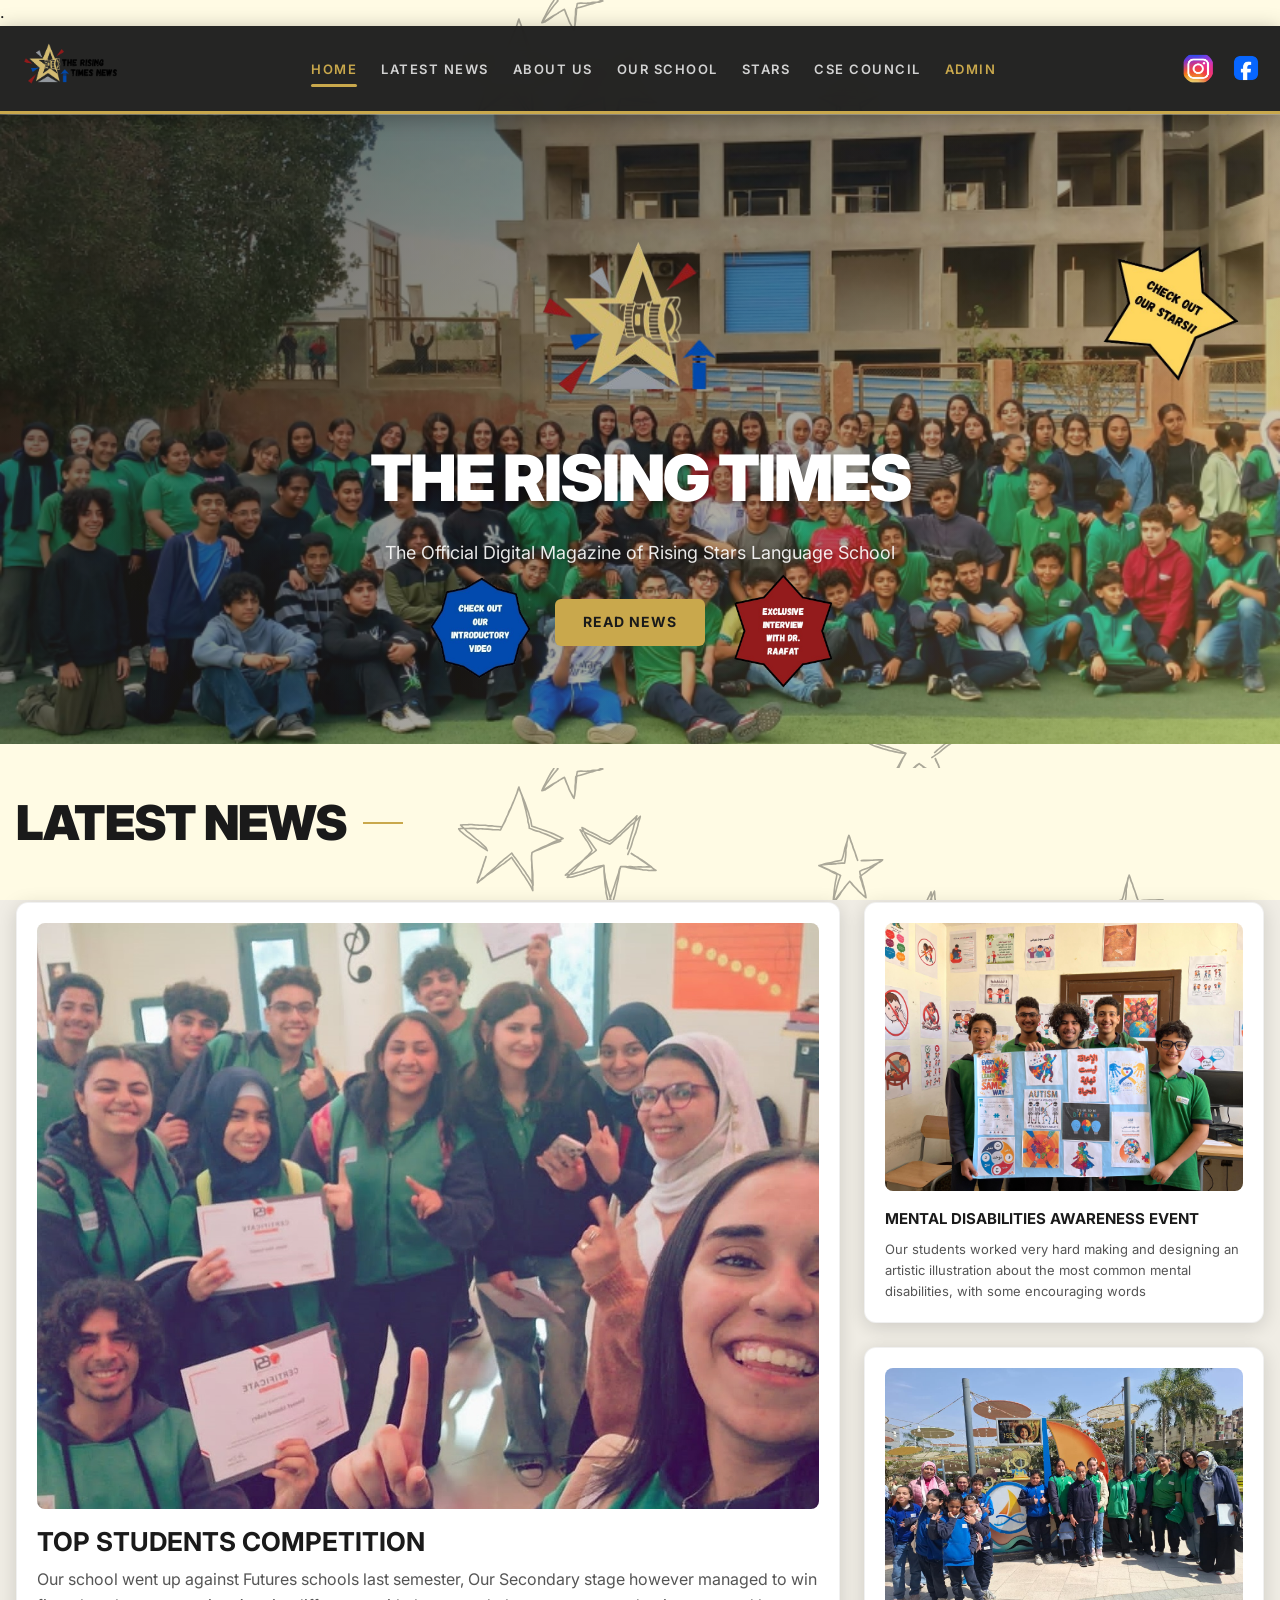
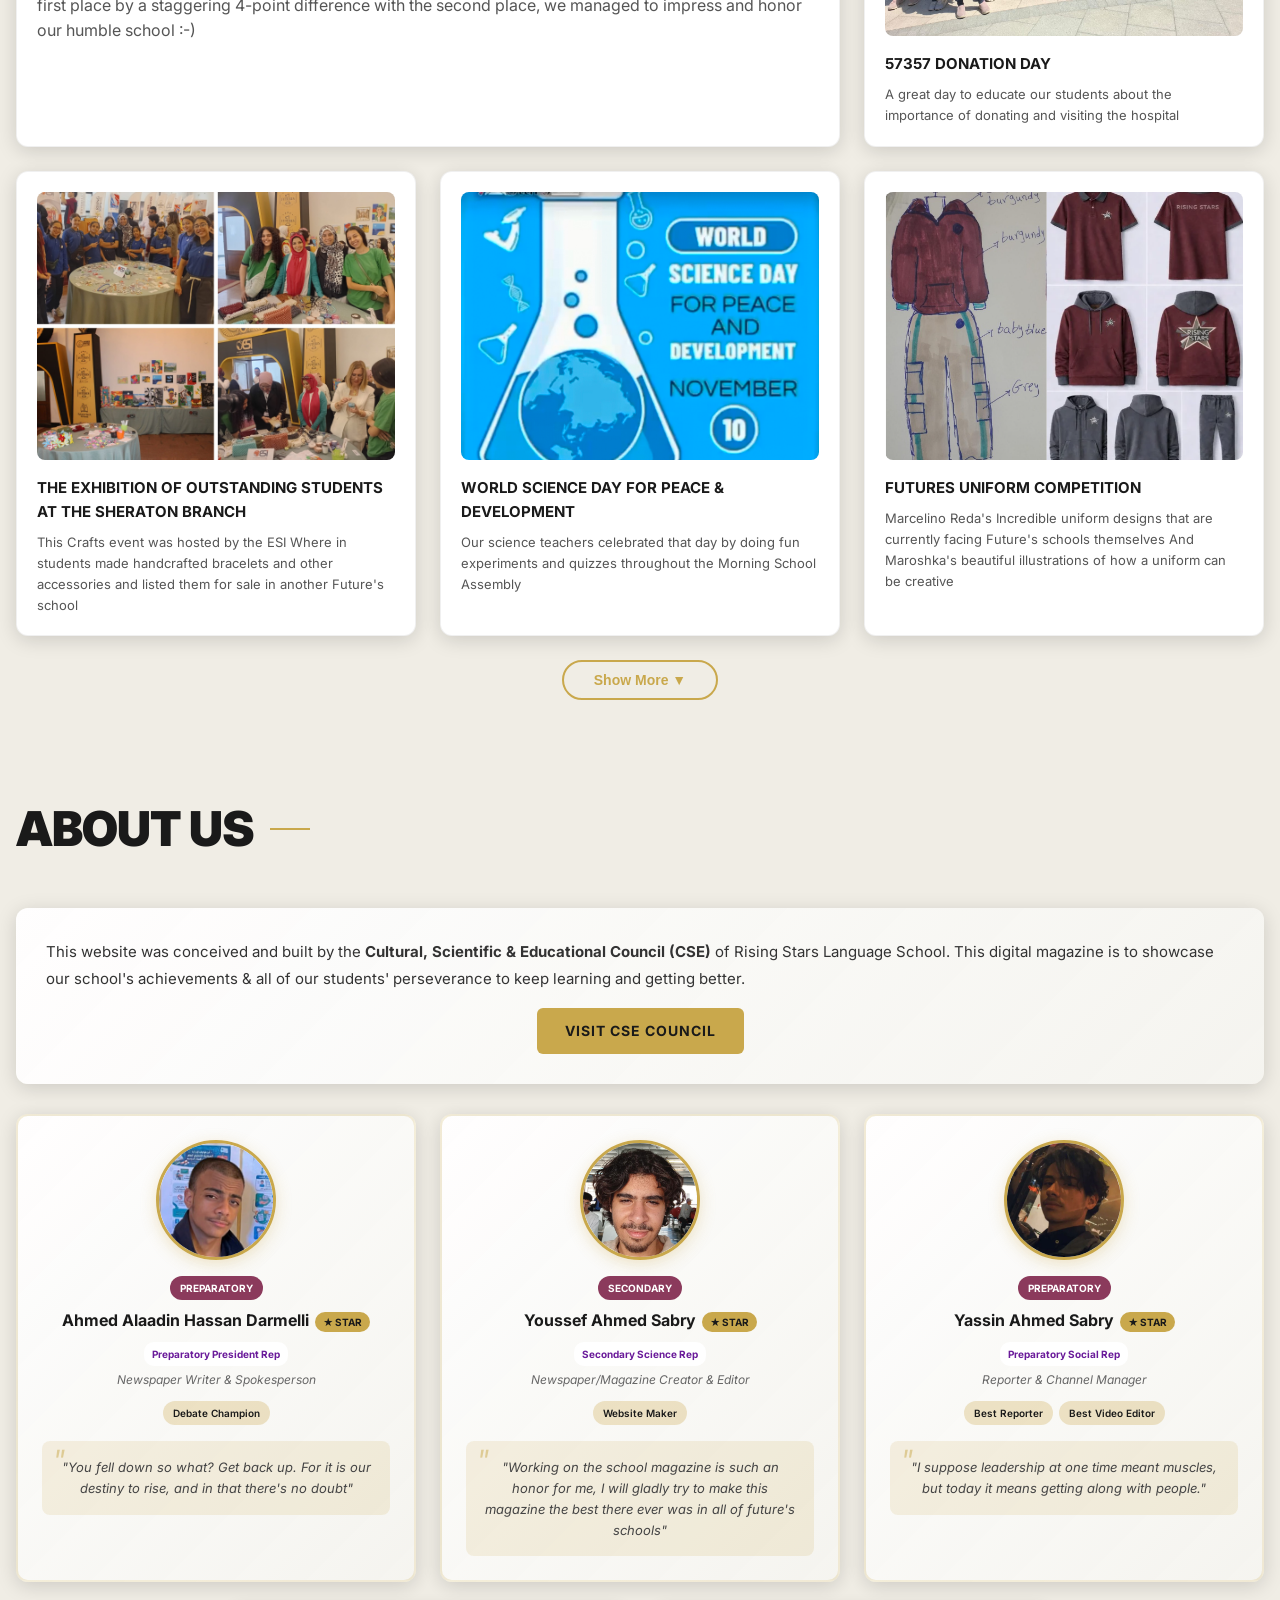
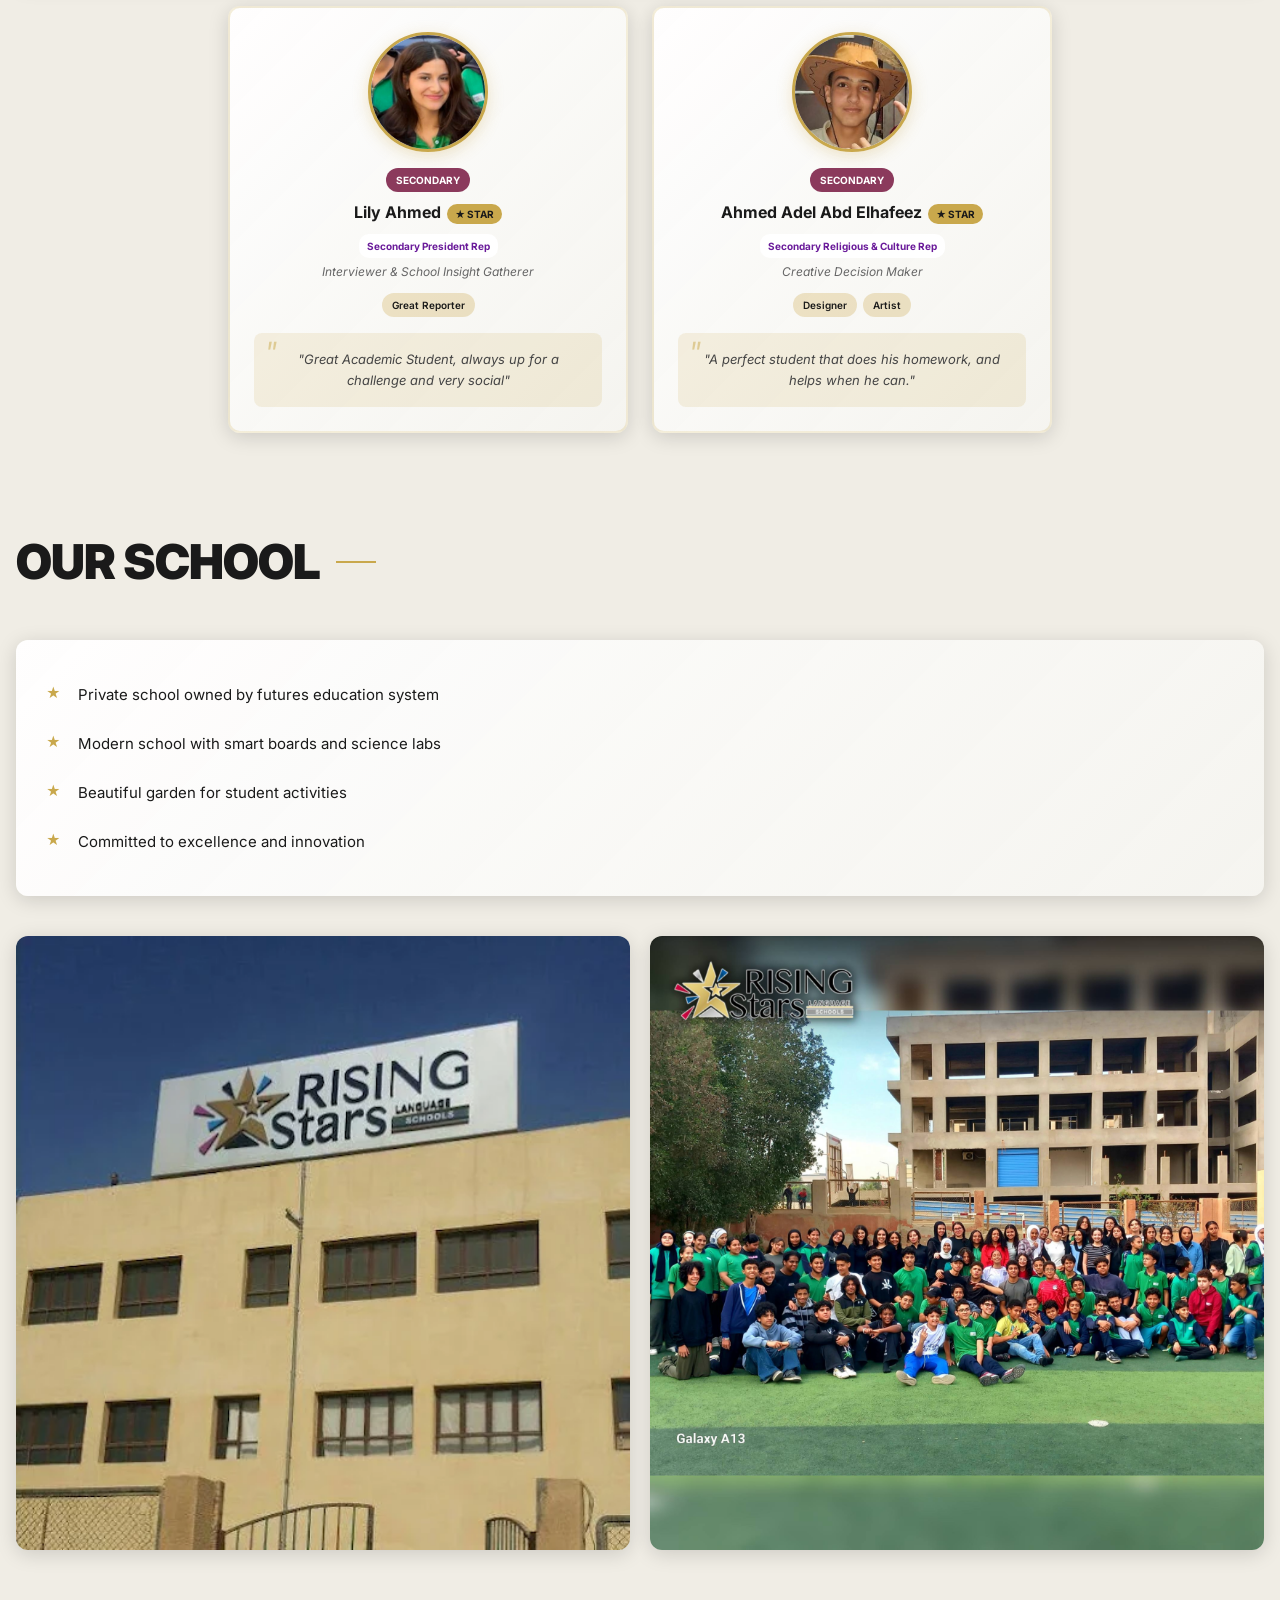
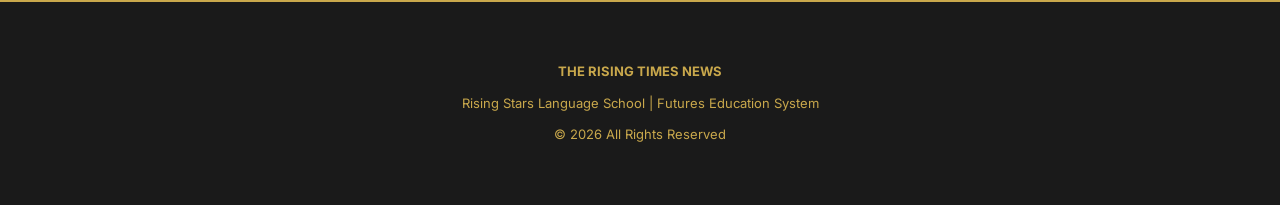
==== index.html @ d320428c "feat: Enhance SEO with updated meta tags, add robots.txt and sitemap.xml" ====
<!DOCTYPE html>
<html lang="en">
<head>
    <meta name="google-site-verification" content="4g_o259BX8gdaa1YEjx_lQIO26_TCdaZ8YinJo0tOWc" />
    <meta charset="UTF-8">
    <meta name="viewport" content="width=device-width, initial-scale=1.0">
    
    <title>The Rising Times News | Rising Stars Language School Magazine</title>
    <meta name="description" content="Official school magazine for Rising Stars Language School. Featuring student achievements, academic competitions, and creative projects.">
    <meta name="keywords" content="Rising Stars, School Magazine, The Rising Times, Student Achievements, CSE Council">
    <meta property="og:title" content="The Rising Times - School Magazine">
    <meta property="og:description" content="Stay updated with the latest news and achievements from Rising Stars Language School.">
    <meta property="og:url" content="https://therisingtimes.vercel.app/">
    <link rel="stylesheet" href="css/style.css">
    <link rel="shortcut icon" type="image/png" href="assets/images/decorative.png?v=1">
    <link rel="icon" type="image/png" sizes="32x32" href="assets/images/decorative.png?v=1">
    <link rel="icon" type="image/png" sizes="64x64" href="assets/images/decorative.png?v=1">
    <link rel="apple-touch-icon" sizes="180x180" href="assets/images/decorative.png?v=1">
    <script defer src="https://cdn.vercel-insights.com/v1/script.js"></script>
</head>
<body>
    <div class="bg-stars"></div>

    <!-- STAR BUTTON -->.
    <a href="top-students.html" class="star-btn"><img src="assets/images/dastar.png" alt="Stars"></a>

    <!-- NAVIGATION -->
<nav class="navbar">
        <div class="container">
            <a href="index.html" class="logo">
                <img src="assets/images/logo.png" alt="Logo">
            </a>

            <ul class="nav-links" id="navLinks">
                <li><a href="#home" class="active" data-section="home">Home</a></li>
                <li><a href="#articles" data-section="articles">Latest News</a></li>
                <li><a href="#about" data-section="about">About Us</a></li>
                <li><a href="#school" data-section="school">Our School</a></li>
                <li><a href="top-students.html">Stars</a></li>
                <li><a href="cse-council.html">CSE Council</a></li>
                <li><a href="admin.html" class="admin-link">Admin</a></li>
            </ul>

            <div class="social-nav">
                <a href="https://www.instagram.com/risingtimesofficial?igsh=MW5zdmk3dnA4OTVvbw==" target="_blank"><img src="assets/images/instagram.webp" alt="Instagram"></a>
                <a href="https://www.facebook.com/RisingStars.6thofOctober/" target="_blank" class="fb-btn"><img src="assets/images/facebook.png" alt="Facebook"></a>
            </div>

            <button class="menu-toggle" onclick="toggleMenu()">
                <span></span>
                <span></span>
                <span></span>
            </button>
        </div>
    </nav>

    <!-- HERO -->
    <section id="home" class="hero">
        <div class="hero-content">
            <img src="assets/images/logo1.png" alt="Logo" style="height:200px;margin-bottom:20px;">
            <h1>The Rising Times</h1>
            <p>The Official Digital Magazine of Rising Stars Language School</p>
            <div style="display:flex;align-items:center;justify-content:center;"><div class="read-news-wrap"><a href="#articles" class="btn btn-primary">Read News</a><div class="dastar-btns"><a href="https://youtu.be/qaCCTs0zPGw?si=G4261FN7PdCk16OC" target="_blank" class="star-btn-hover dastar3-link"><img src="assets/images/dastar3.png" alt="Video" class="dastar3-img"></a><a href="https://youtu.be/VBsYzKxRdEA?si=A5tMzBfgJcRrWr9L" target="_blank" class="star-btn-hover dastar2-link"><img src="assets/images/dastar2.png" alt="Video" class="dastar2-img"></a></div></div></div>
        </div>
    </section>

    <!-- ARTICLES -->
    <section id="articles" class="section">
        <div class="container">
            <div class="section-header">
                <h2>Latest News</h2>
            </div>
            <div class="articles-grid" id="articlesGrid">
                <div class="article-card">
                    <div class="card-image"></div>
                    <div class="card-title">Loading...</div>
                    <p class="card-excerpt">Loading articles</p>
                </div>
            </div>
        </div>
    </section>

    <!-- ABOUT -->
    <section id="about" class="section">
        <div class="container">
            <div class="section-header">
                <h2>About Us</h2>
            </div>
            <div class="card" style="padding:30px;margin-bottom:30px;pointer-events:none;">
                <p style="font-size:15px;color:#333;margin-bottom:16px;line-height:1.8;">
                    This website was conceived and built by the <strong>Cultural, Scientific & Educational Council (CSE)</strong> of Rising Stars Language School. This digital magazine is to showcase our school's achievements & all of our students' perseverance to keep learning and getting better.
                </p>
                <div style="text-align:center;margin-top:8px;">
                    <a href="cse-council.html" class="btn btn-primary" style="pointer-events:auto;">Visit CSE Council</a>
                </div>
            </div>
            <!-- Desktop: grid -->
            <div class="team-grid" id="teamGridDesktop"></div>
            <!-- Mobile: carousel -->
            <div class="team-carousel">
                <button class="tc-btn" onclick="moveTeamSlide(-1)">&#10094;</button>
                <div class="tc-track" id="teamCarousel">
                    <div class="tc-slide active"><p style="padding:20px;">Loading...</p></div>
                </div>
                <button class="tc-btn" onclick="moveTeamSlide(1)">&#10095;</button>
            </div>
            <div class="tc-dots" id="teamDots"></div>
        </div>
    </section>

    <!-- SCHOOL -->
    <section id="school" class="section">
        <div class="container">
            <div class="section-header">
                <h2>Our School</h2>
            </div>
            <div class="grid grid-2" style="gap:40px;align-items:center;">
                <div class="card" style="padding:30px;pointer-events:none;">
                    <ul class="school-info-list">
                        <li>Private school owned by futures education system</li>
                        <li>Modern school with smart boards and science labs</li>
                        <li>Beautiful garden for student activities</li>
                        <li>Committed to excellence and innovation</li>
                    </ul>
                </div>
                <div class="school-images">
                    <img src="assets/images/School.png" alt="School">
                    <img src="assets/images/school-students.webp" alt="Students">
                </div>
            </div>
        </div>
    </section>

    <!-- FOOTER -->
    <footer class="footer">
        <div class="container">
            <p><strong>THE RISING TIMES NEWS</strong></p>
            <p>Rising Stars Language School | Futures Education System</p>
            <p>&copy; 2026 All Rights Reserved</p>
        </div>
    </footer>

<script src="js/data.js"></script>
    <script>
        let teamSlide = 0;
        
        function moveTeamSlide(n) {
            const total = document.querySelectorAll('.tc-slide').length;
            teamSlide = (teamSlide + n + total) % total;
            goTeamSlide(teamSlide);
        }
        
        function goTeamSlide(n) {
            document.querySelectorAll('.tc-slide').forEach((s, i) => s.classList.toggle('active', i === n));
            document.querySelectorAll('.tc-dot').forEach((d, i) => d.classList.toggle('active', i === n));
            teamSlide = n;
        }
        
        async function init() {
            await DataStore.load();
            DataStore.getCSECouncil();
            renderArticles();
            renderTeam();
        }
        
        function renderTeam() {
            const desktop = document.getElementById('teamGridDesktop');
            const carousel = document.getElementById('teamCarousel');
            const dots = document.getElementById('teamDots');
            const students = DataStore.getStudents().filter(s => s.type === 'student');
            
            // Reorder: Ahmed Alaa first, then Youssef, then third student
            const ahmedAlaa = students.find(s => s.name === 'Ahmed Alaadin Hassan Darmelli');
            const youssef = students.find(s => s.name === 'Youssef Ahmed Sabry');
            const thirdStudent = students.find(s => s.name !== 'Ahmed Alaadin Hassan Darmelli' && s.name !== 'Youssef Ahmed Sabry');
            const orderedStudents = [ahmedAlaa, youssef, thirdStudent].filter(Boolean);
            
            // Additional CSE members
            const extraNames = ['Lily Ahmed', 'Ahmed Adel Abd Elhafeez'];
            const extraMembers = extraNames.map(name => DataStore.getStudent(name)).filter(Boolean);
            const allStudents = [...orderedStudents, ...extraMembers];
            
            const council = DataStore.getCSECouncil();
            
            const cardHtml = (student, showStarBadge) => {
                const studentClass = student.class || 'Student';
                const achievements = student.achievements ? student.achievements.map(a => `<span class="achievement-tag">${a}</span>`).join('') : '';
                
                let cseRoleHtml = '';
                if (council && council.stages) {
                    for (const stage of ['secondary', 'preparatory', 'primary']) {
                        for (const [roleKey, roleName] of Object.entries(council.stages[stage])) {
                            if (roleName === student.name) {
                                const roleTitles = { president: 'President', vicePresident: 'Vice President', science: 'Science', religiousCulture: 'Religious & Culture', art: 'Art', social: 'Social', sports: 'Sports' };
                                const stageLabel = stage.charAt(0).toUpperCase() + stage.slice(1);
                                cseRoleHtml = `<p class="cse-role">${stageLabel} ${roleTitles[roleKey] || roleKey} Rep</p>`;
                                break;
                            }
                        }
                        if (cseRoleHtml) break;
                    }
                }
                
                let topRoleHtml = '';
                const topStudent = DataStore.topStudents?.find(ts => ts.name === student.name);
                if (topStudent) {
                    topRoleHtml = `<p class="top-role">${topStudent.role}</p>`;
                }
                
                return `
                    <div class="card team-card" onclick="viewStudent('${student.name}')">
                        <img src="${student.image || ''}" alt="${student.name}" class="team-avatar" onerror="this.src='data:image/svg+xml,%3Csvg xmlns=%27http://www.w3.org/2000/svg%27 width=%27120%27 height=%27120%27%3E%3Ccircle cx=%2760%27 cy=%2760%27 r=%2760%27 fill=%27%23ddd%27/%3E%3C/svg%3E'">
                        <span class="class-badge">${studentClass}</span>
                        <div class="team-name">${student.name}${showStarBadge ? '<span class="star-badge">★ Star</span>' : ''}</div>
                        ${topRoleHtml}
                        ${cseRoleHtml}
                        <div class="team-role">${student.role}</div>
                        ${achievements ? `<div class="achievements">${achievements}</div>` : ''}
                        <div class="team-quote">"${student.quote}"</div>
                    </div>
                `;
            };
            
            // Mobile: Youssef first
            const mobileOrder = [youssef, ahmedAlaa, thirdStudent].filter(Boolean);
            const mobileAll = [...mobileOrder, ...extraMembers];
            
            desktop.innerHTML = allStudents.map(s => cardHtml(s, s.star && s.type === 'student')).join('');
            carousel.innerHTML = mobileAll.map((s, i) => `<div class="tc-slide ${i === 0 ? 'active' : ''}">${cardHtml(s, s.star && s.type === 'student')}</div>`).join('');
            dots.innerHTML = mobileAll.length > 1 ? mobileAll.map((_, i) => `<span class="tc-dot ${i === 0 ? 'active' : ''}" onclick="goTeamSlide(${i})"></span>`).join('') : '';
        }
        
        function renderArticles() {
            const grid = document.getElementById('articlesGrid');
            const events = DataStore.getEvents();
            const showAll = window._showAllEvents;
            const displayed = showAll ? events : events.slice(0, 6);
            grid.innerHTML = displayed.map(event => {
                const previewImage = DataStore.getEventPreviewImage(event);
                const excerpt = DataStore.getEventExcerpt(event);
                return `
                    <div class="article-card ${event.featured ? 'featured' : ''}" onclick="viewArticle('${event.id}')">
                        ${previewImage ? `<div class="card-image"><img src="${previewImage}" alt="${event.title}" onerror="this.style.display='none'"></div>` : ''}
                        <div class="card-title">${event.title}</div>
                        <p class="card-excerpt">${excerpt}</p>
                    </div>
                `;
            }).join('');
            
            let toggleBtn = document.getElementById('eventsToggle');
            if (events.length > 6) {
                if (!toggleBtn) {
                    toggleBtn = document.createElement('div');
                    toggleBtn.id = 'eventsToggle';
                    toggleBtn.style.cssText = 'text-align:center;margin-top:24px;';
                    grid.parentNode.appendChild(toggleBtn);
                }
                toggleBtn.innerHTML = `<button onclick="toggleEvents()" style="background:none;border:2px solid var(--primary-gold);color:var(--primary-gold);padding:10px 30px;border-radius:25px;cursor:pointer;font-size:14px;font-weight:700;transition:var(--transition);">${showAll ? 'Show Less ▲' : 'Show More ▼'}</button>`;
                toggleBtn.style.display = 'block';
            } else if (toggleBtn) {
                toggleBtn.style.display = 'none';
            }
        }
        
        function toggleEvents() {
            window._showAllEvents = !window._showAllEvents;
            renderArticles();
        }
        
        function viewStudent(name) { window.location.href = 'student.html?name=' + encodeURIComponent(name); }
        function viewArticle(id) { 
            if (id === 'cse-council-event') {
                window.location.href = 'cse-council.html';
            } else {
                window.location.href = 'article.html?id=' + id; 
            }
        }
        
        function toggleMenu() {
            document.getElementById('navLinks').classList.toggle('active');
            document.querySelector('.menu-toggle').classList.toggle('active');
        }
        
        document.querySelectorAll('.nav-links a').forEach(link => {
            link.addEventListener('click', function(e) {
                if (this.getAttribute('href').startsWith('#')) {
                    e.preventDefault();
                    document.getElementById(this.getAttribute('href').slice(1))?.scrollIntoView({behavior:'smooth'});
                    document.querySelectorAll('.nav-links a').forEach(l => l.classList.remove('active'));
                    this.classList.add('active');
                }
            });
        });
        
        init();
    </script>
</body>
</html>
---- css/style.css ----
@import url('https://fonts.googleapis.com/css2?family=Inter:wght@400;600;700;900&display=swap');

/* ================================================================
   RISING STARS MAGAZINE - GLOBAL STYLES
   Mobile-first responsive design with CSS variables
   ================================================================ */

/* --- CSS VARIABLES --- */
:root {
    --primary-gold: #c9a84c;
    --primary-black: #1a1a1a;
    --bg-cream: #f0ede5;
    --bg-white: #ffffff;
    --text-dark: #111111;
    --text-muted: #555555;
    --shadow-sm: 0 2px 8px rgba(0,0,0,0.1);
    --shadow-md: 0 4px 20px rgba(0,0,0,0.15);
    --shadow-lg: 0 8px 40px rgba(0,0,0,0.22);
    --transition: all 0.3s ease;
}

/* --- RESET --- */
*, *::before, *::after {
    margin: 0;
    padding: 0;
    box-sizing: border-box;
}

html {
    scroll-behavior: smooth;
}

body {
    font-family: 'Inter', 'Segoe UI', -apple-system, BlinkMacSystemFont, sans-serif;
    background-color: var(--bg-cream);
    color: var(--primary-black);
    line-height: 1.6;
    overflow-x: hidden;
}

/* --- BACKGROUND --- */
.bg-stars {
    position: fixed;
    top: 0;
    left: 0;
    width: 100%;
    height: 100%;
    background-image: url('../assets/images/R.png');
    background-attachment: fixed;
    background-repeat: repeat;
    pointer-events: none;
    z-index: -1;
}

/* ================================================================
   LAYOUT
   ================================================================ */
.container {
    width: 100%;
    max-width: 1400px;
    margin: 0 auto;
    padding: 0 20px;
}

.wrapper {
    position: relative;
    z-index: 1;
}

/* --- FLEX UTILITIES --- */
.flex { display: flex; }
.flex-col { flex-direction: column; }
.flex-wrap { flex-wrap: wrap; }
.items-center { align-items: center; }
.items-start { align-items: flex-start; }
.justify-center { justify-content: center; }
.justify-between { justify-content: space-between; }
.justify-start { justify-content: flex-start; }
.gap-1 { gap: 8px; }
.gap-2 { gap: 16px; }
.gap-3 { gap: 24px; }
.gap-4 { gap: 32px; }

/* --- GRID SYSTEM --- */
.grid {
    display: grid;
    gap: 24px;
}

.grid-auto {
    grid-template-columns: repeat(auto-fill, minmax(300px, 1fr));
}

.grid-2 {
    grid-template-columns: repeat(2, 1fr);
}

.grid-3 {
    grid-template-columns: repeat(3, 1fr);
}

.grid-4 {
    grid-template-columns: repeat(4, 1fr);
}

/* --- ARTICLE GRID --- */
.articles-grid {
    display: grid;
    grid-template-columns: repeat(3, 1fr);
    gap: 24px;
}

.article-card {
    background: var(--bg-white);
    border-radius: 12px;
    padding: 20px;
    box-shadow: var(--shadow-md);
    transition: var(--transition);
    cursor: pointer;
    display: flex;
    flex-direction: column;
    border: 1px solid rgba(0,0,0,0.06);
}

.article-card:hover {
    transform: translateY(-8px);
    box-shadow: var(--shadow-lg);
}

.article-card.featured {
    grid-column: span 2;
    grid-row: span 2;
}

.article-card.featured .card-image {
    min-height: 280px;
}

.article-card.featured .card-title {
    font-size: 26px;
    line-height: 1.3;
}

.article-card.featured .card-excerpt {
    font-size: 16px;
    line-height: 1.6;
}

.article-card .card-title {
    font-size: 15px;
    font-weight: 700;
    text-transform: uppercase;
    margin-bottom: 8px;
}

.article-card .card-excerpt {
    font-size: 13px;
    color: #555;
    line-height: 1.6;
    flex-grow: 1;
}

.article-card .student-links {
    display: flex;
    flex-wrap: wrap;
    gap: 8px;
    margin-top: 12px;
    padding-top: 12px;
    border-top: 1px solid rgba(201, 168, 76, 0.3);
}

/* --- STUDENT CHIP IN ARTICLE --- */
.student-chip {
    display: inline-flex;
    align-items: center;
    gap: 6px;
    background: var(--primary-gold);
    color: var(--primary-black);
    padding: 4px 12px;
    border-radius: 16px;
    font-size: 12px;
    font-weight: 600;
    cursor: pointer;
    transition: var(--transition);
    border: none;
}

.student-chip:hover {
    background: var(--primary-black);
    color: var(--primary-gold);
}

.student-chip.star {
    background: linear-gradient(135deg, var(--primary-gold), #b8941f);
    border: 5px solid var(--primary-gold);
    box-shadow: 0 0 0 2px var(--primary-black), 0 4px 16px rgba(201,168,76,0.6);
}

.star-badge {
    font-size: 10px;
    font-weight: 700;
}

/* ================================================================
   NAVIGATION
   ================================================================ */
.navbar {
    position: sticky;
    top: 0;
    z-index: 100;
    background: rgba(26, 26, 26, 0.95);
    border-bottom: 3px solid var(--primary-gold);
    padding: 14px 0;
    backdrop-filter: blur(12px);
    box-shadow: 0 4px 20px rgba(0,0,0,0.3);
}

.navbar .container {
    display: flex;
    align-items: center;
    justify-content: space-between;
    gap: 20px;
}

.nav-links {
    display: flex;
    gap: 24px;
    list-style: none;
    margin: 0 auto;
}

.nav-links a {
    font-size: 13px;
    font-weight: 600;
    color: rgba(255,255,255,0.8);
    text-decoration: none;
    text-transform: uppercase;
    letter-spacing: 1.5px;
    padding: 8px 0;
    position: relative;
    transition: var(--transition);
}

.nav-links a::after {
    content: '';
    position: absolute;
    bottom: -2px;
    left: 0;
    width: 0;
    height: 3px;
    background: var(--primary-gold);
    border-radius: 2px;
    transition: width 0.3s ease;
}

.nav-links a:hover::after,
.nav-links a.active::after {
    width: 100%;
}

.nav-links a:hover,
.nav-links a.active {
    color: var(--primary-gold);
}

.nav-links .admin-link {
    color: var(--primary-gold);
}

.social-nav {
    display: flex;
    gap: 12px;
    flex-shrink: 0;
}

.social-nav a {
    display: flex;
    align-items: center;
    justify-content: center;
    width: 36px;
    height: 36px;
    border-radius: 50%;
    transition: var(--transition);
}

.social-nav a:hover {
    transform: translateY(-2px);
}

.social-nav img {
    width: 32px;
    height: 32px;
    border-radius: 50%;
    object-fit: cover;
}

.social-nav .fb-btn img {
    width: 40px;
    height: 40px;
}

@media (max-width: 768px) {
    .social-nav {
        justify-content: flex-start;
        padding-left: 5px;
    }
}

/* --- STAR BUTTON --- */
.star-btn {
    position: fixed;
    top: 200px;
    right: 0px;
    z-index: 99;
    width: 200px;
    height: 200px;
    box-shadow: none;
    transition: var(--transition);
}

.star-btn:hover {
    transform: scale(1.05);
}

.star-btn-hover {
    display: inline-block;
    transition: var(--transition);
}

.star-btn-hover:hover {
    transform: scale(1.05);
}

.dastar2-img { width: 115px; height: auto; display: block; }
.read-news-wrap { display: flex; align-items: center; gap: 20px; }
.dastar2-link { flex-shrink: 0; }
.dastar3-img { width: 100px; height: auto; display: block; }
.dastar3-link { flex-shrink: 0; }
@media (min-width: 769px) { 
    .read-news-wrap { position: relative; justify-content: center; } 
    .dastar2-link { position: absolute; left: calc(50% + 85px); top: -35px; } 
    .dastar3-link { position: absolute; right: calc(50% + 110px); top: -35px; }
}
@media (max-width: 768px) { 
    .dastar2-img { width: 105px; } 
    .dastar3-img { width: 98px; }
    .read-news-wrap { flex-direction: column; gap: 5px; }
}

.star-btn img {
    width: 100%;
    height: 100%;
    object-fit: cover;
}

.social-btn {
    display: flex;
    align-items: center;
    gap: 12px;
    cursor: pointer;
    transition: var(--transition);
}

.logo:hover {
    transform: scale(1.05);
}

.logo img {
    height: 50px;
    width: auto;
}

.social-btn {
    display: flex;
    align-items: center;
    justify-content: center;
    width: 36px;
    height: 36px;
    border-radius: 50%;
    background: rgba(255,255,255,0.1);
    transition: var(--transition);
}

.social-btn:hover {
    background: var(--primary-gold);
    transform: translateY(-2px);
}

.star-link {
    clip-path: polygon(50% 0%, 100% 38%, 82% 100%, 50% 75%, 18% 100%, 0% 38%);
    background: var(--primary-gold) !important;
    color: var(--primary-black) !important;
    padding: 8px 14px !important;
    font-weight: 700 !important;
}

/* --- MOBILE MENU --- */
.menu-toggle {
    display: none;
    flex-direction: column;
    gap: 5px;
    cursor: pointer;
    padding: 8px;
    background: none;
    border: none;
}

.menu-toggle span {
    width: 25px;
    height: 3px;
    background: var(--primary-gold);
    border-radius: 2px;
    transition: var(--transition);
}

.menu-toggle.active span:nth-child(1) {
    transform: rotate(45deg) translate(5px, 5px);
}

.menu-toggle.active span:nth-child(2) {
    opacity: 0;
}

.menu-toggle.active span:nth-child(3) {
    transform: rotate(-45deg) translate(5px, -5px);
}

/* ================================================================
   TYPOGRAPHY
   ================================================================ */
h1, h2, h3, h4 {
    font-weight: 900;
    text-transform: uppercase;
    line-height: 1.2;
}

h1 { font-size: clamp(32px, 5vw, 64px); letter-spacing: -2px; }
h2 { font-size: clamp(24px, 4vw, 48px); letter-spacing: -1px; }
h3 { font-size: clamp(18px, 3vw, 28px); }

p {
    color: #333;
    line-height: 1.8;
}

/* ================================================================
   HERO SECTION
   ================================================================ */
.hero {
    min-height: 85vh;
    display: flex;
    align-items: center;
    justify-content: center;
    text-align: center;
    padding: 60px 20px;
    position: relative;
    background: linear-gradient(135deg, rgba(201, 168, 76, 0.1) 0%, rgba(201, 168, 76, 0.05) 100%),
                url('../assets/images/school-students.webp') center/cover no-repeat;
    background-attachment: fixed;
}

.hero::before {
    content: '';
    position: absolute;
    top: 0;
    left: 0;
    width: 100%;
    height: 100%;
    background: linear-gradient(135deg, rgba(26,26,26,0.7) 0%, rgba(26,26,26,0.4) 50%, rgba(201,168,76,0.3) 100%);
}

.hero-content {
    position: relative;
    z-index: 1;
    max-width: 1000px;
}

.hero-content h1 {
    margin-bottom: 20px;
    color: #fff;
    text-shadow: 2px 2px 8px rgba(0,0,0,0.4);
}

.hero-content p {
    font-size: 18px;
    margin-bottom: 30px;
    color: rgba(255,255,255,0.9);
    text-shadow: 1px 1px 4px rgba(0,0,0,0.3);
}

/* ================================================================
   SECTIONS
   ================================================================ */
.section {
    padding: 80px 0;
}

.section-header {
    margin-bottom: 50px;
}

.section-header h2 {
    margin-bottom: 16px;
    display: flex;
    align-items: center;
    gap: 16px;
}

.section-header h2::after {
    content: '';
    width: 40px;
    height: 2px;
    background: var(--primary-gold);
}

/* ================================================================
   CARDS
   ================================================================ */
.card {
    background: linear-gradient(135deg, rgba(255,255,255,0.95) 0%, rgba(245,244,240,0.9) 100%);
    border-radius: 12px;
    padding: 20px;
    box-shadow: var(--shadow-md);
    transition: var(--transition);
    cursor: pointer;
}

.card:hover {
    transform: translateY(-8px);
    box-shadow: var(--shadow-lg);
}

.card-image {
    width: 100%;
    border-radius: 8px;
    overflow: hidden;
    margin-bottom: 16px;
    position: relative;
    padding-bottom: 75%;
}

.card-image img {
    position: absolute;
    top: 0;
    left: 0;
    width: 100%;
    height: 100%;
    object-fit: cover;
    transition: var(--transition);
}

.card:hover .card-image img {
    transform: scale(1.05);
}

.card-title {
    font-size: 15px;
    font-weight: 700;
    text-transform: uppercase;
    margin-bottom: 8px;
}

.card-excerpt {
    font-size: 13px;
    color: #555;
    line-height: 1.6;
}

.card.featured {
    grid-column: span 2;
}

/* ================================================================
   ARTICLE TEXT STYLES
   ================================================================ */
.article-text {
    background: linear-gradient(135deg, rgba(255,255,255,0.95) 0%, rgba(245,244,240,0.9) 100%);
    border-radius: 12px;
    padding: 24px;
    margin: 20px 0;
    border-left: 4px solid var(--primary-gold);
    box-shadow: var(--shadow-sm);
}

.article-text p {
    font-size: 16px;
    line-height: 1.8;
    color: #333;
}

/* ================================================================
   SCHOOL INFO LIST
   ================================================================ */
.school-info-list {
    list-style: none;
    font-size: 15px;
    line-height: 2.2;
}

.school-info-list li {
    padding: 8px 0;
    padding-left: 32px;
    position: relative;
}

.school-info-list li::before {
    content: '★';
    position: absolute;
    left: 0;
    color: var(--primary-gold);
    font-size: 14px;
}

.school-images {
    display: grid;
    grid-template-columns: 1fr 1fr;
    gap: 20px;
}

.school-images img {
    width: 100%;
    border-radius: 12px;
    object-fit: cover;
    box-shadow: var(--shadow-md);
}

/* ================================================================
   TEAM / STUDENT CARDS
   ================================================================ */
.team-card {
    text-align: center;
    padding: 24px;
    border: 2px solid rgba(201, 168, 76, 0.2);
}

.team-avatar {
    width: 120px;
    height: 120px;
    border-radius: 50%;
    object-fit: cover;
    margin: 0 auto 16px;
    display: block;
    border: 3px solid var(--primary-gold);
    box-shadow: 0 4px 16px rgba(201, 168, 76, 0.3);
}

.team-card .class-badge {
    display: inline-block;
    background: #8B3A5C;
    color: #fff;
    padding: 4px 10px;
    border-radius: 12px;
    font-size: 10px;
    font-weight: 700;
    text-transform: uppercase;
    margin-bottom: 8px;
    width: fit-content;
    margin: 0 auto 8px;
    display: block;
}

.team-card .cse-role {
    color: #6A1B9A;
    font-size: 10px;
    font-weight: 700;
    margin: 4px 0;
    background: white;
    padding: 3px 8px;
    border-radius: 10px;
    display: inline-block;
}

.team-card .top-role {
    color: #D4AF37;
    font-size: 10px;
    font-weight: 800;
    margin: 4px 0;
    background: white;
    padding: 3px 8px;
    border-radius: 10px;
    display: inline-block;
    text-transform: uppercase;
}

.team-card .star-badge {
    display: inline-block;
    background: var(--primary-gold);
    color: var(--primary-black);
    font-size: 10px;
    padding: 2px 8px;
    border-radius: 10px;
    margin-left: 6px;
    font-weight: 700;
}

.team-card .achievements {
    display: flex;
    flex-wrap: wrap;
    justify-content: center;
    gap: 6px;
    margin: 8px 0;
}

.team-card .achievement-tag {
    background: rgba(201,168,76,0.3);
    padding: 4px 10px;
    border-radius: 12px;
    font-size: 10px;
    font-weight: 600;
}

.team-avatar {
    width: 120px;
    height: 120px;
    border-radius: 50%;
    object-fit: cover;
    margin: 0 auto 16px;
    display: block;
    border: 3px solid var(--primary-gold);
    box-shadow: 0 4px 16px rgba(201, 168, 76, 0.3);
}

.team-name {
    font-size: 16px;
    font-weight: 700;
    margin-bottom: 4px;
}

.team-role {
    font-size: 12px;
    color: #666;
    font-style: italic;
    margin-bottom: 12px;
}

.team-quote {
    font-size: 13px;
    font-style: italic;
    color: #444;
    padding: 16px;
    background: rgba(201, 168, 76, 0.15);
    border-radius: 8px;
    position: relative;
    margin-top: 16px;
}

.team-quote::before {
    content: '"';
    position: absolute;
    top: -5px;
    left: 10px;
    font-size: 32px;
    color: var(--primary-gold);
    opacity: 0.5;
}

/* ================================================================
   STUDENT / PEOPLE STYLES
   ================================================================ */
.student-chip {
    display: inline-flex;
    align-items: center;
    gap: 8px;
    background: var(--primary-gold);
    color: var(--primary-black);
    padding: 6px 14px;
    border-radius: 20px;
    font-size: 13px;
    font-weight: 600;
    cursor: pointer;
    transition: var(--transition);
}

.student-chip:hover {
    background: var(--primary-black);
    color: var(--primary-gold);
}

.student-chip img {
    width: 24px;
    height: 24px;
    border-radius: 50%;
    object-fit: cover;
}

.student-chip.star {
    background: linear-gradient(135deg, var(--primary-gold), #b8941f);
    border: 5px solid var(--primary-gold);
    box-shadow: 0 0 0 2px var(--primary-black), 0 4px 16px rgba(201,168,76,0.6);
}

.star-badge {
    display: inline-block;
    background: var(--primary-black);
    color: var(--primary-gold);
    padding: 2px 8px;
    border-radius: 4px;
    font-size: 10px;
    font-weight: 700;
    text-transform: uppercase;
    margin-left: 8px;
}

/* --- COLLAPSIBLE STUDENT INFO --- */
.student-info {
    background: linear-gradient(135deg, rgba(201, 168, 76, 0.2), rgba(201, 168, 76, 0.1));
    border-radius: 8px;
    overflow: hidden;
    margin-top: 12px;
}

.student-info-header {
    display: flex;
    justify-content: space-between;
    align-items: center;
    padding: 12px 16px;
    cursor: pointer;
    font-weight: 600;
    font-size: 13px;
}

.student-info-header::after {
    content: '+';
    font-size: 18px;
    transition: var(--transition);
}

.student-info.open .student-info-header::after {
    transform: rotate(45deg);
}

.student-info-content {
    display: none;
    padding: 0 16px 16px;
    font-size: 12px;
    color: #555;
}

.student-info.open .student-info-content {
    display: block;
}

/* ================================================================
    ABOUT US CAROUSEL
    ================================================================ */
.about-carousel {
    position: relative;
    max-width: 1000px;
    margin: 0 auto;
}

.carousel-track {
    overflow: hidden;
    border-radius: 12px;
}

.carousel-slide {
    display: none;
    animation: fadeIn 0.5s ease;
}

.carousel-slide.active {
    display: block;
}

@keyframes fadeIn {
    from { opacity: 0; transform: translateX(20px); }
    to { opacity: 1; transform: translateX(0); }
}

.carousel-btn {
    position: absolute;
    top: 50%;
    transform: translateY(-50%);
    width: 44px;
    height: 44px;
    background: var(--primary-black);
    color: var(--primary-gold);
    border: none;
    border-radius: 50%;
    font-size: 20px;
    cursor: pointer;
    z-index: 10;
    transition: var(--transition);
    display: flex;
    align-items: center;
    justify-content: center;
}

.carousel-btn:hover {
    background: var(--primary-gold);
    color: var(--primary-black);
}

.carousel-btn.prev { left: -60px; }
.carousel-btn.next { right: -60px; }

.carousel-dots {
    display: flex;
    justify-content: center;
    gap: 10px;
    margin-top: 20px;
}

.carousel-dots .dot {
    width: 12px;
    height: 12px;
    border-radius: 50%;
    background: #ddd;
    cursor: pointer;
    transition: var(--transition);
}

.carousel-dots .dot.active {
    background: var(--primary-gold);
    transform: scale(1.2);
}

@media (max-width: 768px) {
    .carousel-btn { display: none; }
    .carousel-slide { display: block; }
    .carousel-dots { display: none; }
}

/* --- TEAM CAROUSEL (Mobile) --- */
.team-grid { display: grid; grid-template-columns: repeat(6, 1fr); gap: 24px; }
.team-grid .team-card { grid-column: span 2; }
.team-grid .team-card:nth-child(4) { grid-column: 2 / span 2; }
.team-grid .team-card:nth-child(5) { grid-column: 4 / span 2; }

.team-carousel {
    display: none;
    position: relative;
    max-width: 400px;
    margin: 0 auto;
    height: 500px;
}

.team-carousel .tc-btn {
    position: absolute;
    top: 50%;
    transform: translateY(-50%);
    width: 40px;
    height: 40px;
    background: #1a1a1a;
    color: #c9a84c;
    border: none;
    border-radius: 50%;
    font-size: 18px;
    cursor: pointer;
    z-index: 10;
}

.team-carousel .tc-btn:first-child { left: 0; }
.team-carousel .tc-btn:last-child { right: 0; }
.tc-track { padding: 0 50px; overflow: hidden; }

.tc-slide { display: none; }
.tc-slide.active { display: block; }
.tc-slide .card { transition: none !important; }

.tc-dots { display: none; justify-content: center; gap: 10px; margin-top: 20px; height: 20px; align-items: center; }
.tc-dot { width: 12px; height: 12px; min-height: 12px; border-radius: 50%; background: #ddd; cursor: pointer; flex-shrink: 0; }
.tc-dot.active { background: #c9a84c; }

@media (max-width: 768px) {
    .team-grid { display: none; }
    .team-carousel { display: block; }
    .tc-dots { display: flex; }
}

@media (min-width: 769px) {
    .team-grid { display: grid; }
    .team-carousel { display: none; }
    .tc-dots { display: none; }
}

/* ================================================================
    BUTTONS
    ================================================================ */
.btn {
    display: inline-flex;
    align-items: center;
    justify-content: center;
    gap: 8px;
    padding: 12px 28px;
    font-size: 14px;
    font-weight: 700;
    text-transform: uppercase;
    letter-spacing: 1px;
    text-decoration: none;
    border: none;
    border-radius: 6px;
    cursor: pointer;
    transition: var(--transition);
}

.btn-primary {
    background: var(--primary-gold);
    color: var(--primary-black);
}

.btn-primary:hover {
    background: var(--primary-black);
    color: var(--primary-gold);
    transform: translateY(-2px);
}

.btn-secondary {
    background: var(--primary-black);
    color: var(--primary-gold);
}

.btn-secondary:hover {
    background: var(--primary-gold);
    color: var(--primary-black);
}

/* ================================================================
   FORMS
   ================================================================ */
.form-group {
    margin-bottom: 20px;
}

.form-label {
    display: block;
    font-size: 12px;
    font-weight: 700;
    text-transform: uppercase;
    margin-bottom: 8px;
}

.form-input,
.form-select,
.form-textarea {
    width: 100%;
    padding: 14px 16px;
    font-size: 14px;
    font-family: inherit;
    border: 2px solid #ddd;
    border-radius: 8px;
    background: var(--bg-white);
    transition: var(--transition);
}

.form-input:focus,
.form-select:focus,
.form-textarea:focus {
    outline: none;
    border-color: var(--primary-gold);
}

.form-textarea {
    min-height: 120px;
    resize: vertical;
}

/* ================================================================
   FOOTER
   ================================================================ */
.footer {
    background: var(--primary-black);
    color: var(--primary-gold);
    padding: 50px 0;
    text-align: center;
    border-top: 2px solid var(--primary-gold);
}

.footer p {
    font-size: 13px;
    color: var(--primary-gold);
    margin: 8px 0;
}

/* ================================================================
   ADMIN STYLES
   ================================================================ */
.admin-header {
    background: var(--primary-black);
    color: var(--primary-gold);
    padding: 20px 0;
    text-align: center;
}

.admin-header h1 {
    font-size: 24px;
}

.admin-panel {
    padding: 40px 0;
}

.admin-section {
    background: var(--bg-white);
    border-radius: 12px;
    padding: 30px;
    margin-bottom: 30px;
    box-shadow: var(--shadow-sm);
}

.admin-section h3 {
    margin-bottom: 20px;
    padding-bottom: 12px;
    border-bottom: 2px solid var(--primary-gold);
}

/* --- MEDIA QUERIES --- */
@media (max-width: 1024px) {
    .articles-grid {
        grid-template-columns: repeat(2, 1fr);
    }
    
    .grid-4 { grid-template-columns: repeat(2, 1fr); }
    .grid-3 { grid-template-columns: repeat(2, 1fr); }
    
    .article-card.featured {
        grid-column: span 2;
        grid-row: span 1;
    }
    
    .article-card.featured .card-image {
        min-height: 200px;
    }
}

@media (max-width: 768px) {
    .articles-grid {
        grid-template-columns: repeat(2, 1fr);
        gap: 12px;
    }

    .article-card.featured {
        grid-column: span 2;
        grid-row: span 2;
    }

    .article-card.featured .card-image {
        min-height: 180px;
    }

    .article-card {
        padding: 8px;
    }
    
    .article-card.featured .card-image {
        padding-bottom: 50%;
    }
    
    .article-card.featured .card-image img {
        object-fit: cover;
    }
    
    .article-card:not(.featured) .card-image {
        height: 140px;
        padding-bottom: 0;
    }
    
    .article-card:not(.featured) .card-image img {
        object-fit: contain;
    }
    
    .article-card .card-title {
        font-size: 11px;
    }
    
    .article-card .card-excerpt {
        font-size: 9px;
        display: -webkit-box;
        -webkit-line-clamp: 2;
        -webkit-box-orient: vertical;
        overflow: hidden;
    }
    
    .menu-toggle { display: flex; }
    .star-btn { top: 140px; right: 0px; width: 140px; height: 140px; }
    
    .navbar .container {
        flex-wrap: wrap;
    }
    
    .nav-links {
        display: none;
        position: absolute;
        top: 100%;
        left: 0;
        width: 100%;
        background: var(--primary-black);
        flex-direction: column;
        padding: 16px 20px;
        gap: 4px;
        border-bottom: 3px solid var(--primary-gold);
        box-shadow: 0 12px 40px rgba(0,0,0,0.5);
    }
    
    .nav-links.active { display: flex; }
    .nav-links li { list-style: none; }
    .nav-links a {
        display: block;
        padding: 12px 16px;
        border-bottom: none;
        font-size: 14px;
        color: rgba(255,255,255,0.7) !important;
        letter-spacing: 1.5px;
        font-weight: 600;
        border-radius: 8px;
        transition: all 0.2s ease;
    }
    .nav-links a::after { display: none !important; }
    .nav-links a:hover { color: #fff !important; background: rgba(255,255,255,0.08); }
    .nav-links a.active { color: var(--primary-black) !important; background: var(--primary-gold); font-weight: 700; }
    .nav-links .admin-link { color: var(--primary-gold) !important; }
    .nav-links .admin-link:hover { background: rgba(201, 168, 76, 0.15); }

    .grid-2, .grid-3, .grid-4 {
        grid-template-columns: 1fr;
    }
    
    .section { padding: 50px 0; }
    
    .hero { min-height: 70vh; padding: 40px 20px; }
    
    .container { padding: 0 16px; }
}
    
    .grid-2, .grid-3, .grid-4 {
        grid-template-columns: 1fr;
    }
    
    .section { padding: 50px 0; }
    
    .hero { min-height: 70vh; padding: 40px 20px; }
    
    .container { padding: 0 16px; }
}

@media (max-width: 480px) {
    .logo img { height: 40px; }
    
    h1 { font-size: 28px; }
    h2 { font-size: 22px; }
    
    .btn { padding: 10px 20px; font-size: 12px; }
    
    .articles-grid {
        grid-template-columns: 1fr;
        gap: 12px;
    }

    .article-card {
        padding: 12px;
    }

    .article-card.featured {
        grid-column: span 1;
        grid-row: span 1;
    }
    
.article-card .card-image {
        height: 120px;
        padding-bottom: 0;
    }
    
    .article-card:not(.featured) .card-image img {
        object-fit: contain;
    }
    
    .article-card.featured .card-image img {
        object-fit: cover;
    }
    
    .article-card .card-title {
        font-size: 11px;
    }
    
    .article-card .card-excerpt {
        font-size: 10px;
        line-height: 1.4;
    }
    
    .article-card .student-links {
        gap: 4px;
    }
    
    .student-chip {
        font-size: 10px;
        padding: 3px 8px;
    }
}
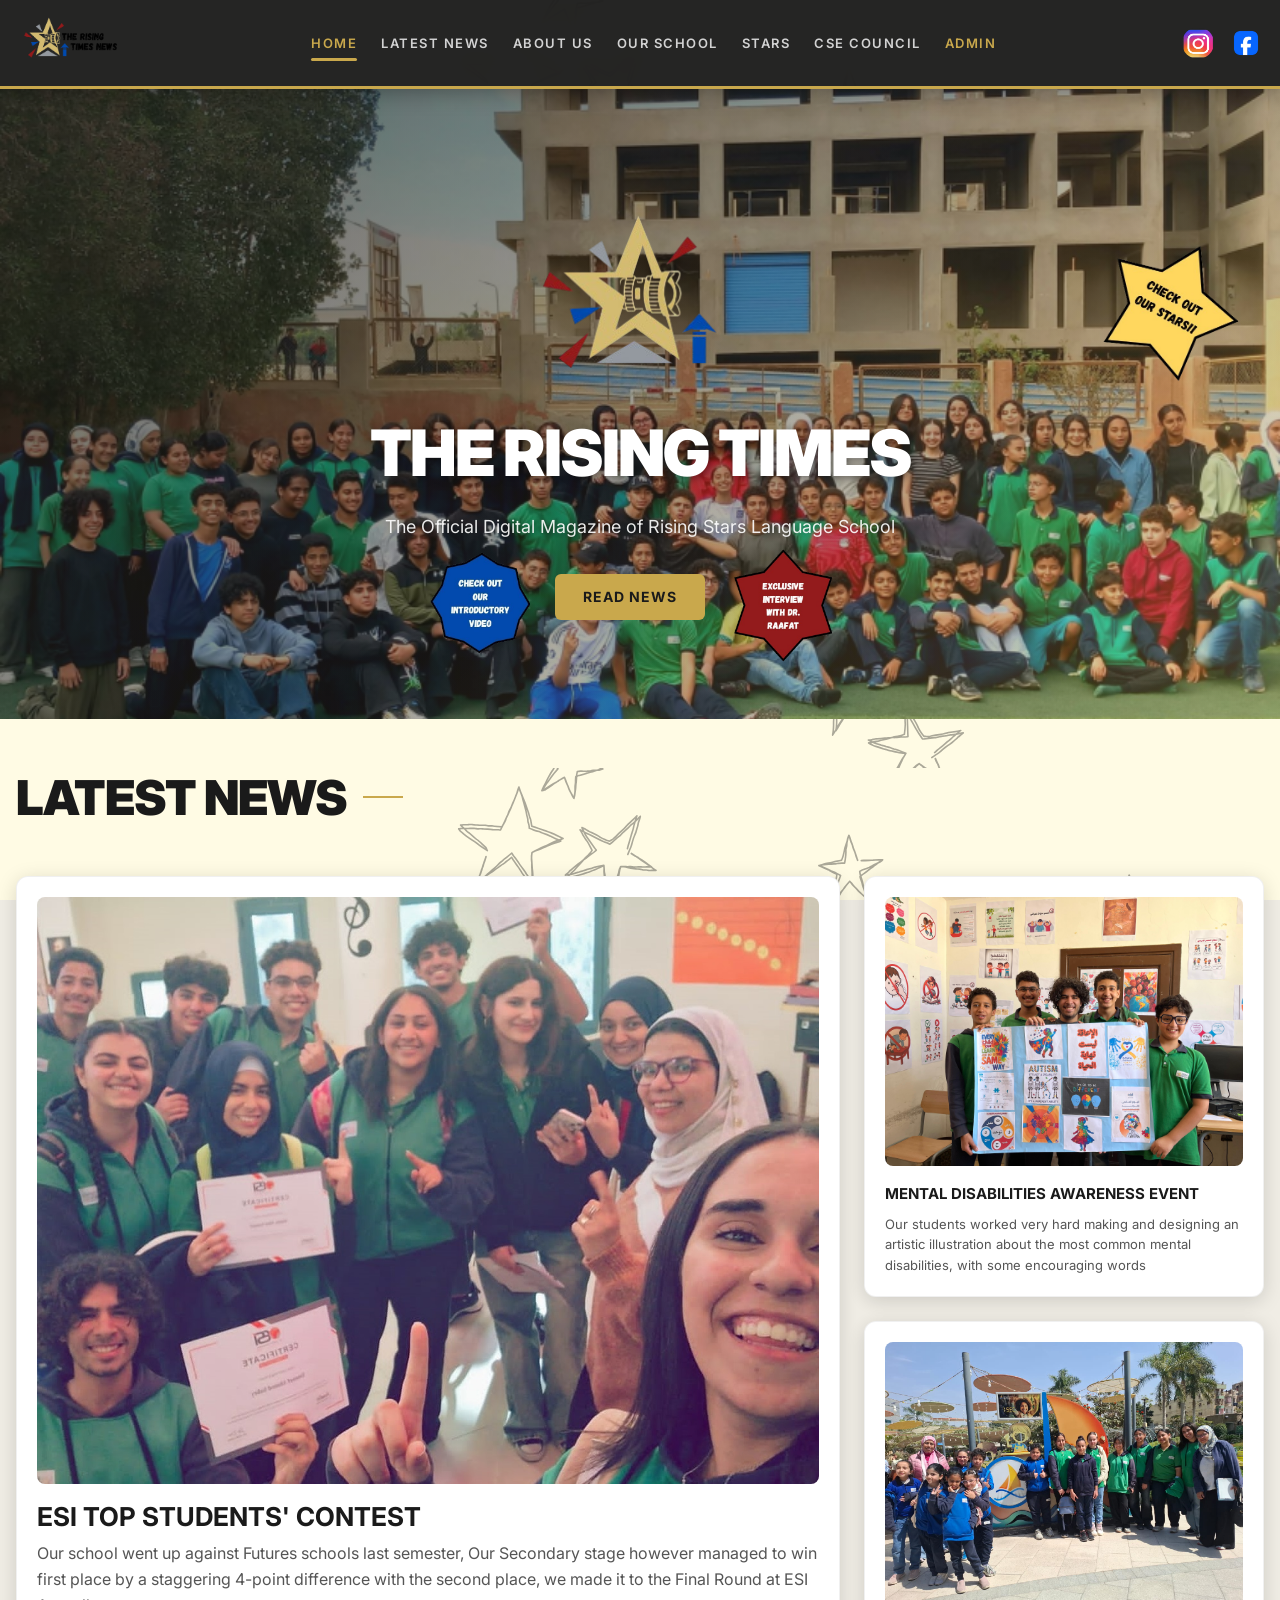
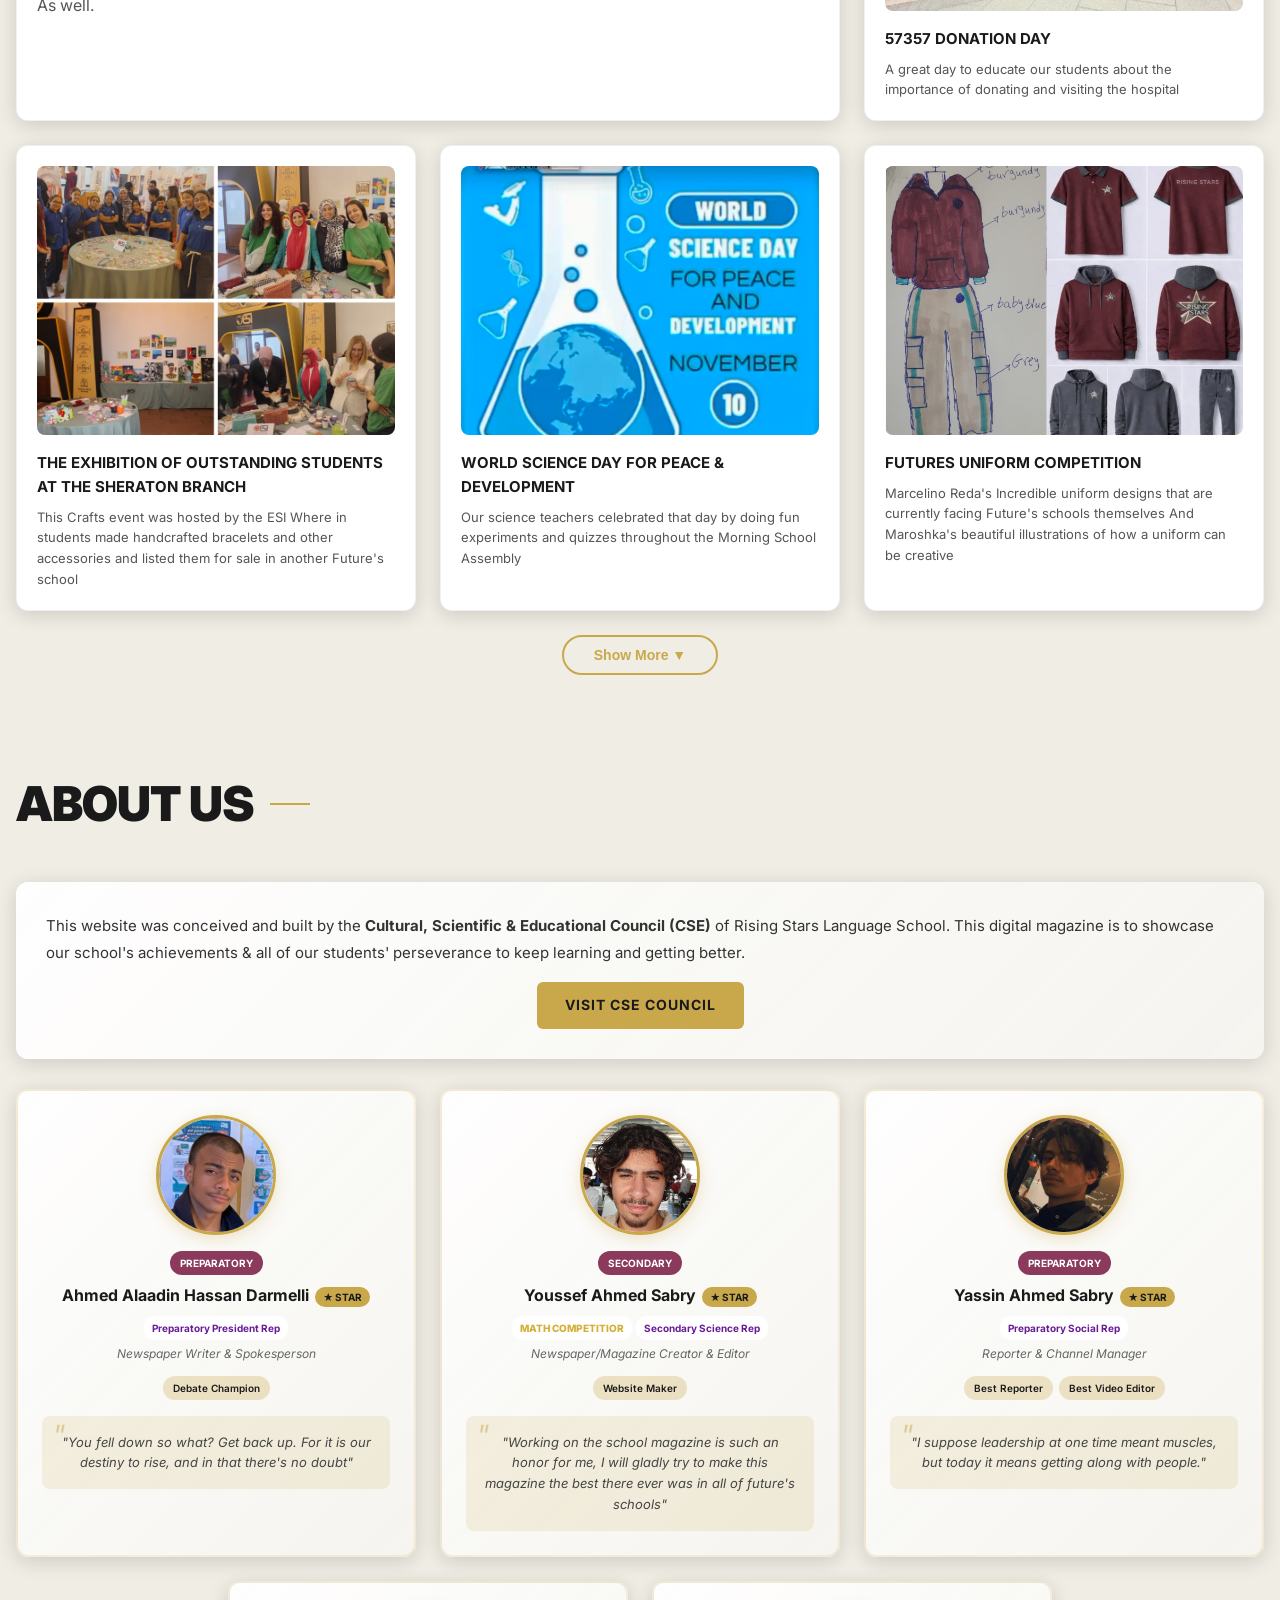
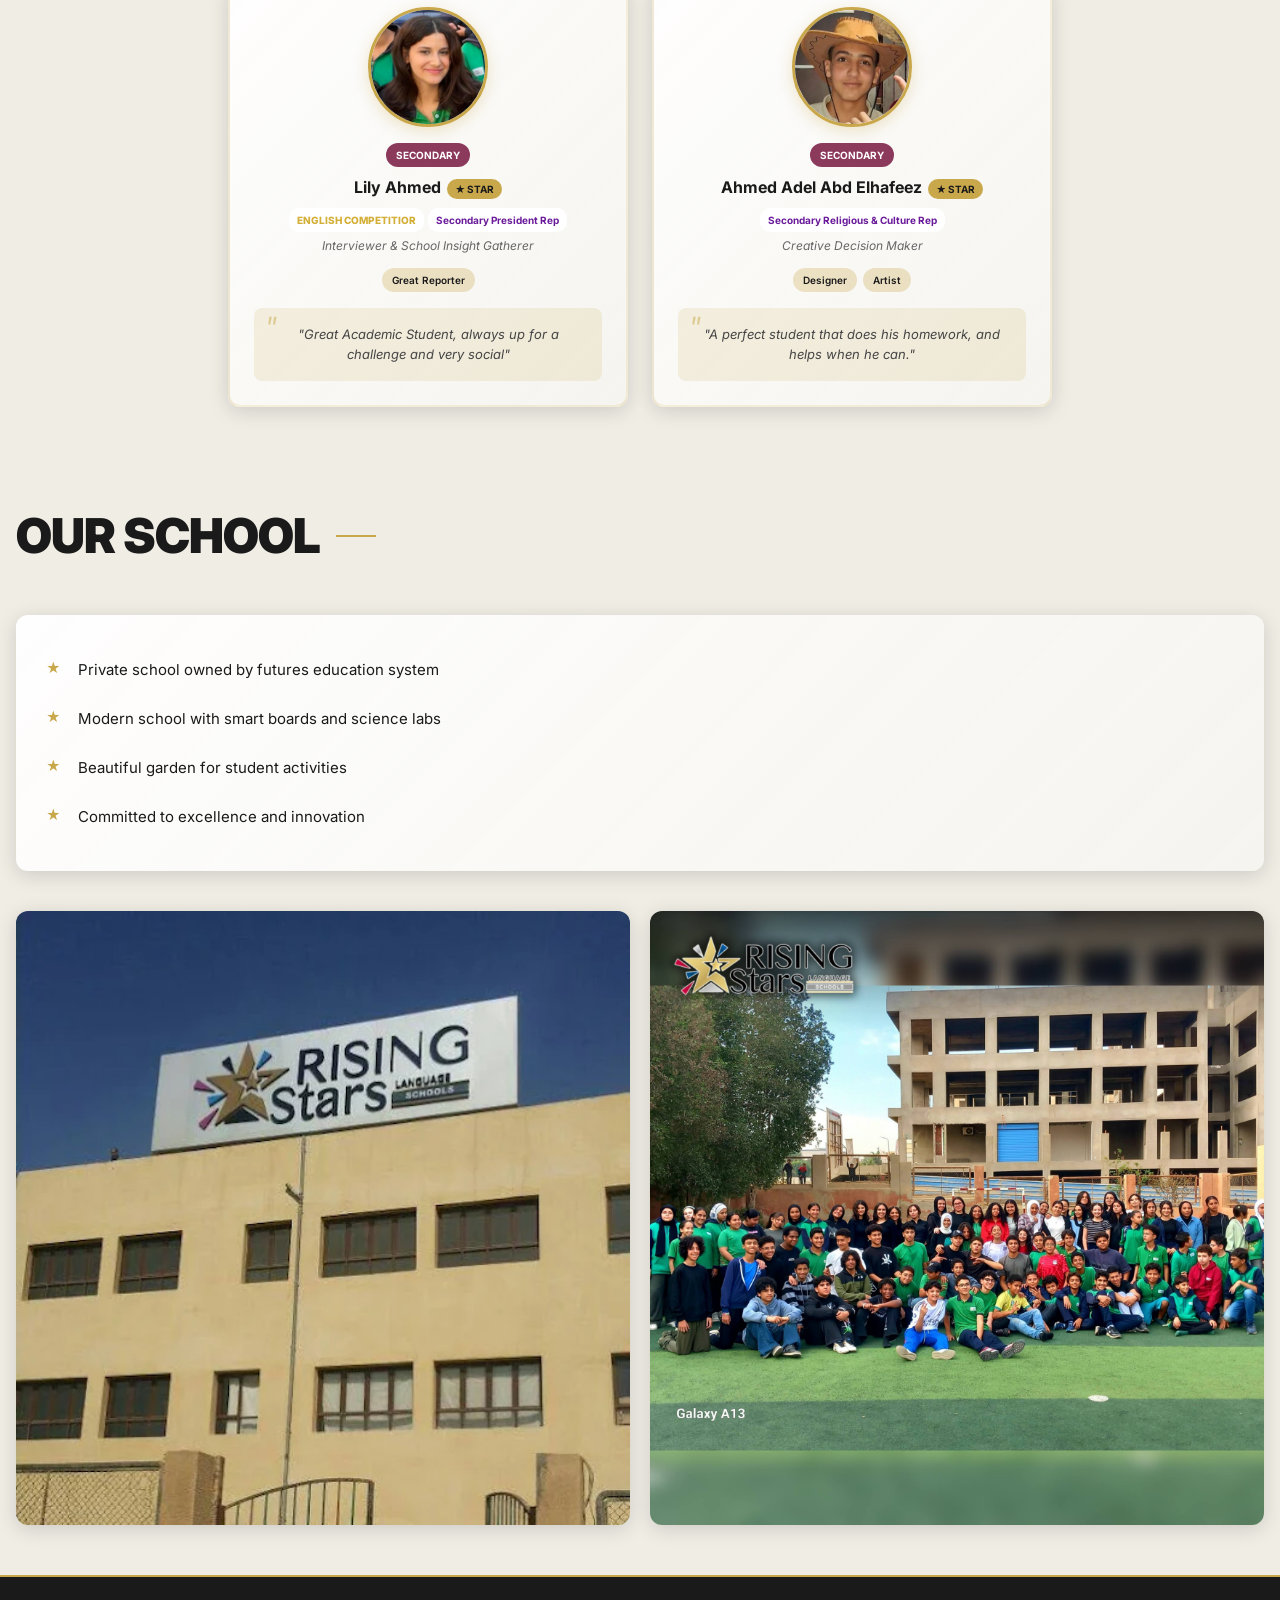
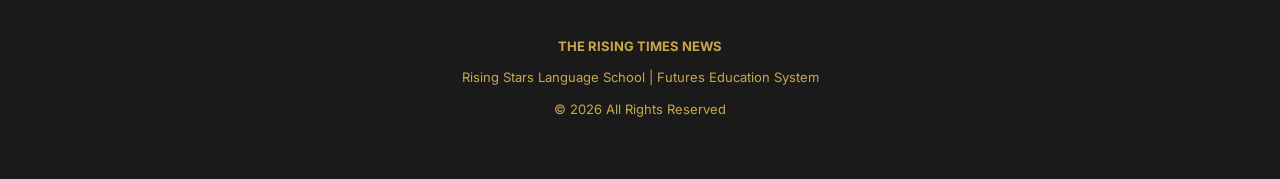
==== commit 0c204b54: "A few fixes" ====
--- a/index.html
+++ b/index.html
@@ -21,7 +21,7 @@
 <body>
     <div class="bg-stars"></div>
 
-    <!-- STAR BUTTON -->.
+    <!-- STAR BUTTON -->
     <a href="top-students.html" class="star-btn"><img src="assets/images/dastar.png" alt="Stars"></a>
 
     <!-- NAVIGATION -->
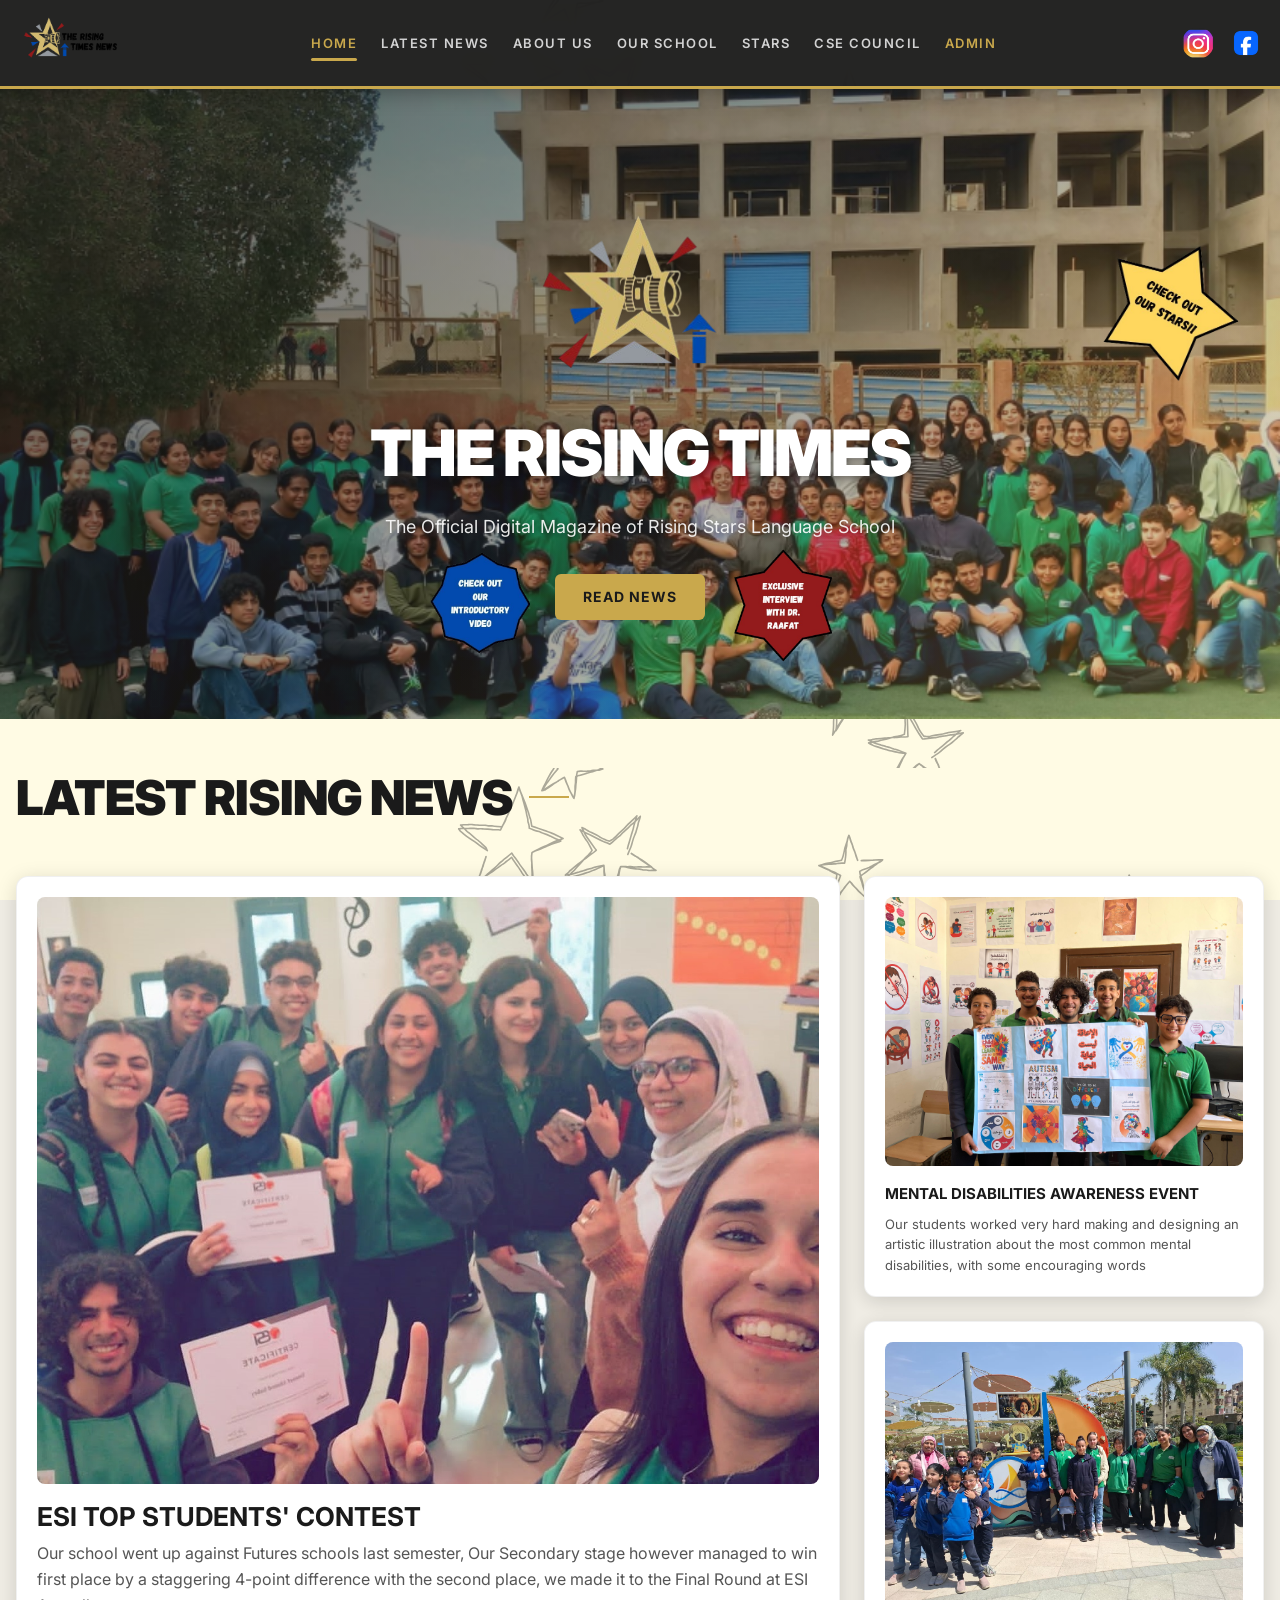
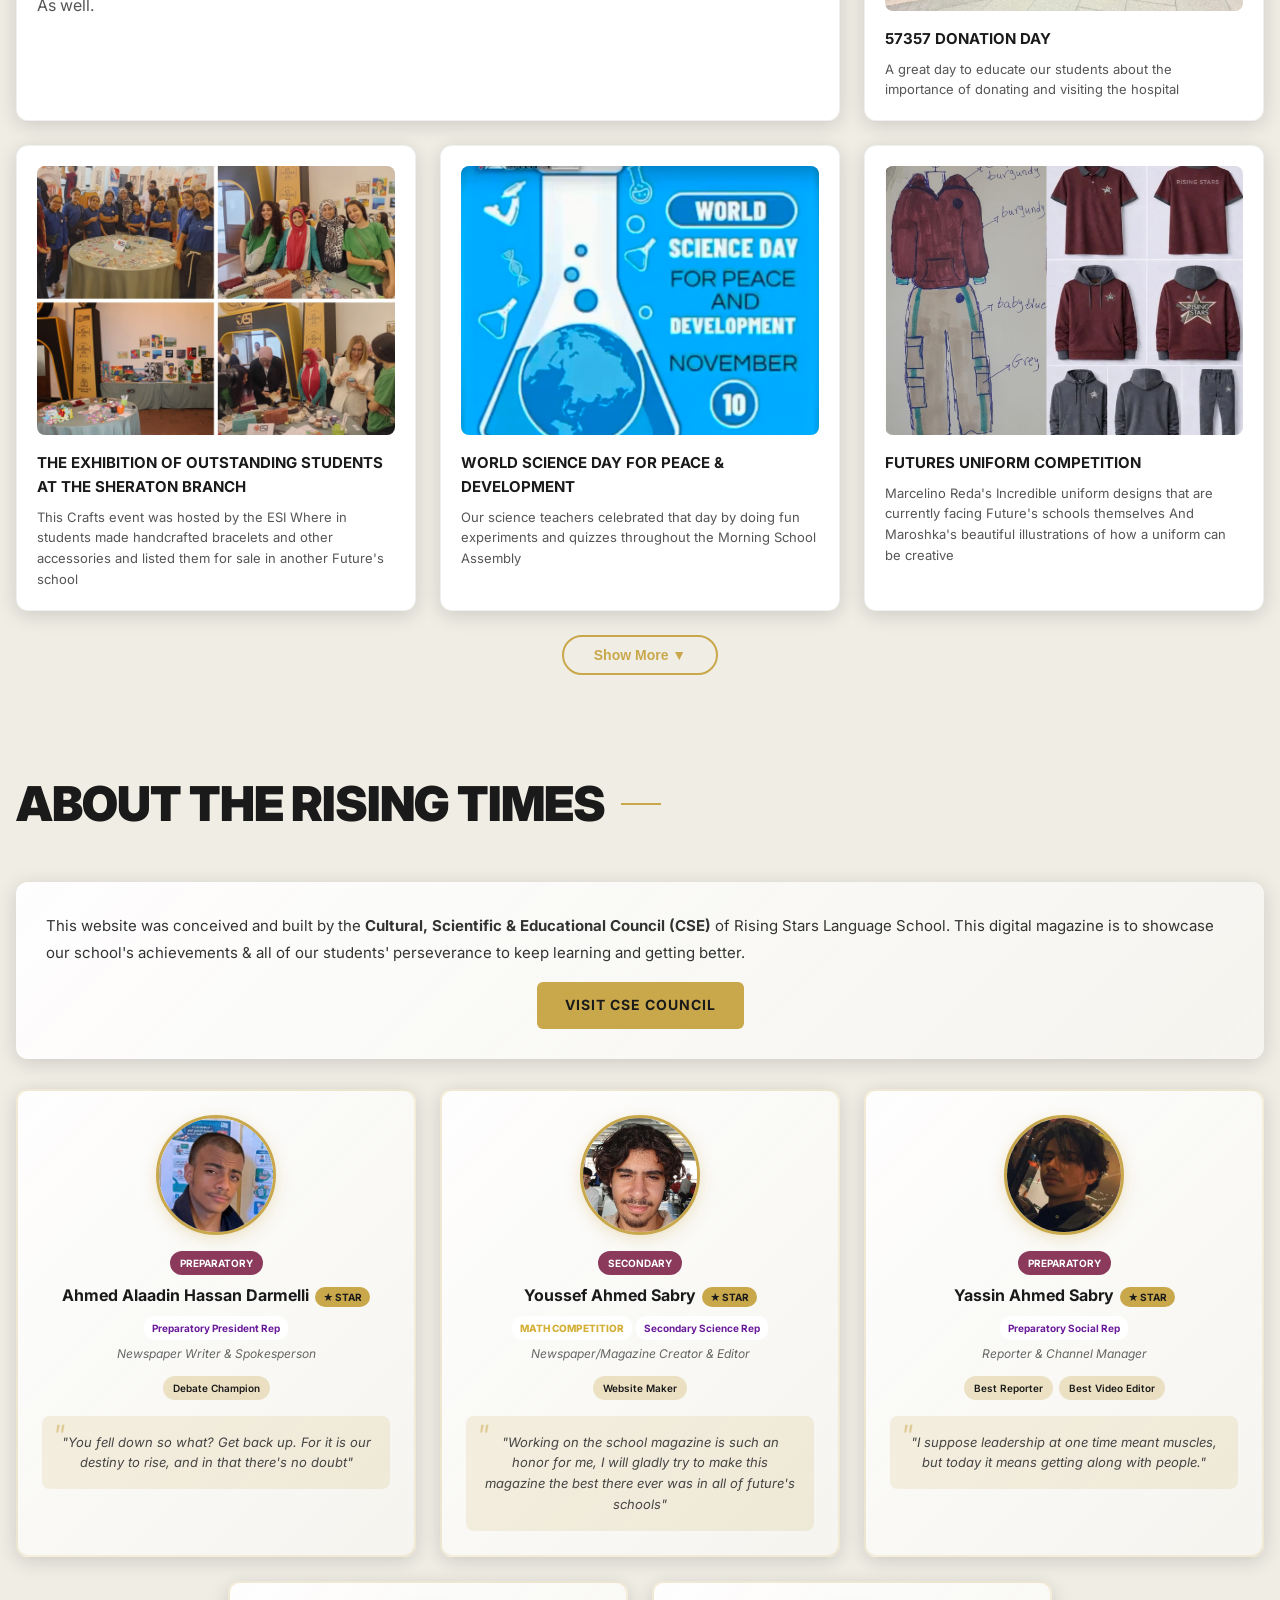
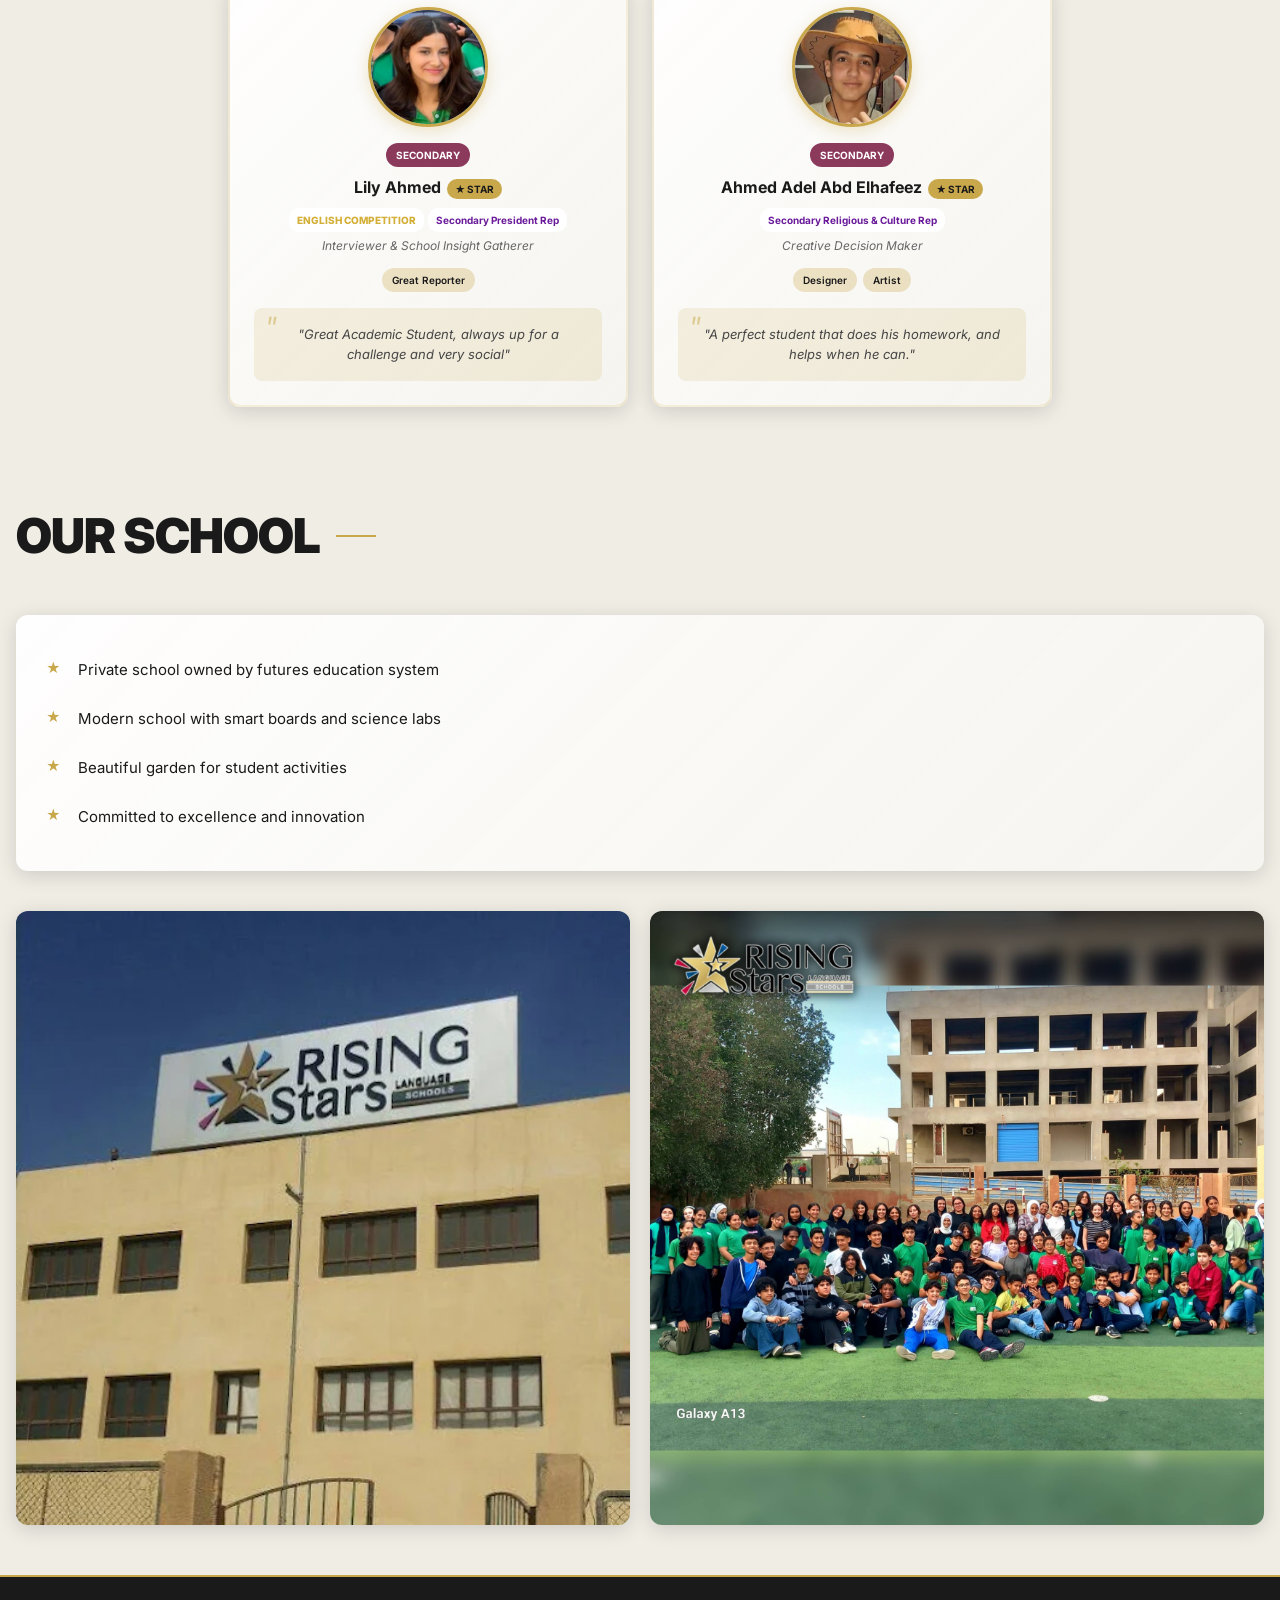
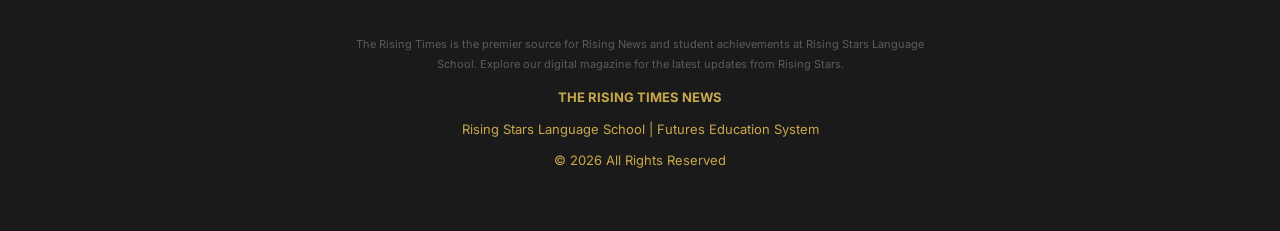
==== commit 641bb386: "feat: Optimize SEO elements and enhance accessibility in index.html" ====
--- a/index.html
+++ b/index.html
@@ -5,30 +5,45 @@
     <meta charset="UTF-8">
     <meta name="viewport" content="width=device-width, initial-scale=1.0">
     
-    <title>The Rising Times News | Rising Stars Language School Magazine</title>
-    <meta name="description" content="Official school magazine for Rising Stars Language School. Featuring student achievements, academic competitions, and creative projects.">
-    <meta name="keywords" content="Rising Stars, School Magazine, The Rising Times, Student Achievements, CSE Council">
-    <meta property="og:title" content="The Rising Times - School Magazine">
+    <!-- Optimized Title for "Rising News" and "Rising Stars" combinations -->
+    <title>The Rising Times | Rising Stars News & Language School Magazine</title>
+    
+    <meta name="description" content="Official school magazine for Rising Stars Language School. Featuring student achievements, academic competitions, and Rising Stars news updates.">
+    <meta name="keywords" content="Rising Stars, School Magazine, The Rising Times, Student Achievements, CSE Council, the rising times, the rising times magazine, rising stars, rising stars october, rising stars website, the rising times news, rising news, rising stars news">
+    <meta property="og:title" content="The Rising Times - Rising Stars News">
     <meta property="og:description" content="Stay updated with the latest news and achievements from Rising Stars Language School.">
     <meta property="og:url" content="https://therisingtimes.vercel.app/">
+    
     <link rel="stylesheet" href="css/style.css">
     <link rel="shortcut icon" type="image/png" href="assets/images/decorative.png?v=1">
     <link rel="icon" type="image/png" sizes="32x32" href="assets/images/decorative.png?v=1">
     <link rel="icon" type="image/png" sizes="64x64" href="assets/images/decorative.png?v=1">
     <link rel="apple-touch-icon" sizes="180x180" href="assets/images/decorative.png?v=1">
+    
     <script defer src="https://cdn.vercel-insights.com/v1/script.js"></script>
+    <script type="text/javascript">
+        (function(c,l,a,r,i,t,y){
+            c[a]=c[a]||function(){(c[a].q=c[a].q||[]).push(arguments)};
+            t=l.createElement(r);t.async=1;t.src="https://www.clarity.ms/tag/"+i;
+            y=l.getElementsByTagName(r)[0];y.parentNode.insertBefore(t,y);
+        })(window, document, "clarity", "script", "wohilue3wg");
+    </script>
 </head>
 <body>
+    <!-- Hidden Keyword Magnet for Search Crawlers -->
+    <h2 style="position: absolute; left: -9999px;">Rising News from Rising Stars Language School Magazine</h2>
+
     <div class="bg-stars"></div>
 
     <!-- STAR BUTTON -->
-    <a href="top-students.html" class="star-btn"><img src="assets/images/dastar.png" alt="Stars"></a>
+    <a href="top-students.html" class="star-btn"><img src="assets/images/dastar.png" alt="Rising Stars Achievements"></a>
 
     <!-- NAVIGATION -->
-<nav class="navbar">
+    <nav class="navbar">
         <div class="container">
             <a href="index.html" class="logo">
-                <img src="assets/images/logo.png" alt="Logo">
+                <!-- Descriptive Alt Text for Logo Search -->
+                <img src="assets/images/logo.png" alt="The Rising Times News - Rising Stars Language School">
             </a>
 
             <ul class="nav-links" id="navLinks">
@@ -42,8 +57,8 @@
             </ul>
 
             <div class="social-nav">
-                <a href="https://www.instagram.com/risingtimesofficial?igsh=MW5zdmk3dnA4OTVvbw==" target="_blank"><img src="assets/images/instagram.webp" alt="Instagram"></a>
-                <a href="https://www.facebook.com/RisingStars.6thofOctober/" target="_blank" class="fb-btn"><img src="assets/images/facebook.png" alt="Facebook"></a>
+                <a href="https://www.instagram.com/risingtimesofficial?igsh=MW5zdmk3dnA4OTVvbw==" target="_blank"><img src="assets/images/instagram.webp" alt="Rising Times Instagram"></a>
+                <a href="https://www.facebook.com/RisingStars.6thofOctober/" target="_blank" class="fb-btn"><img src="assets/images/facebook.png" alt="Rising Stars Facebook"></a>
             </div>
 
             <button class="menu-toggle" onclick="toggleMenu()">
@@ -57,10 +72,18 @@
     <!-- HERO -->
     <section id="home" class="hero">
         <div class="hero-content">
-            <img src="assets/images/logo1.png" alt="Logo" style="height:200px;margin-bottom:20px;">
+            <img src="assets/images/logo1.png" alt="The Rising Times Logo" style="height:200px;margin-bottom:20px;">
             <h1>The Rising Times</h1>
             <p>The Official Digital Magazine of Rising Stars Language School</p>
-            <div style="display:flex;align-items:center;justify-content:center;"><div class="read-news-wrap"><a href="#articles" class="btn btn-primary">Read News</a><div class="dastar-btns"><a href="https://youtu.be/qaCCTs0zPGw?si=G4261FN7PdCk16OC" target="_blank" class="star-btn-hover dastar3-link"><img src="assets/images/dastar3.png" alt="Video" class="dastar3-img"></a><a href="https://youtu.be/VBsYzKxRdEA?si=A5tMzBfgJcRrWr9L" target="_blank" class="star-btn-hover dastar2-link"><img src="assets/images/dastar2.png" alt="Video" class="dastar2-img"></a></div></div></div>
+            <div style="display:flex;align-items:center;justify-content:center;">
+                <div class="read-news-wrap">
+                    <a href="#articles" class="btn btn-primary">Read News</a>
+                    <div class="dastar-btns">
+                        <a href="https://youtu.be/qaCCTs0zPGw?si=G4261FN7PdCk16OC" target="_blank" class="star-btn-hover dastar3-link"><img src="assets/images/dastar3.png" alt="Rising News Video" class="dastar3-img"></a>
+                        <a href="https://youtu.be/VBsYzKxRdEA?si=A5tMzBfgJcRrWr9L" target="_blank" class="star-btn-hover dastar2-link"><img src="assets/images/dastar2.png" alt="Rising Stars Video" class="dastar2-img"></a>
+                    </div>
+                </div>
+            </div>
         </div>
     </section>
 
@@ -68,7 +91,7 @@
     <section id="articles" class="section">
         <div class="container">
             <div class="section-header">
-                <h2>Latest News</h2>
+                <h2>Latest Rising News</h2>
             </div>
             <div class="articles-grid" id="articlesGrid">
                 <div class="article-card">
@@ -84,7 +107,7 @@
     <section id="about" class="section">
         <div class="container">
             <div class="section-header">
-                <h2>About Us</h2>
+                <h2>About The Rising Times</h2>
             </div>
             <div class="card" style="padding:30px;margin-bottom:30px;pointer-events:none;">
                 <p style="font-size:15px;color:#333;margin-bottom:16px;line-height:1.8;">
@@ -94,9 +117,7 @@
                     <a href="cse-council.html" class="btn btn-primary" style="pointer-events:auto;">Visit CSE Council</a>
                 </div>
             </div>
-            <!-- Desktop: grid -->
             <div class="team-grid" id="teamGridDesktop"></div>
-            <!-- Mobile: carousel -->
             <div class="team-carousel">
                 <button class="tc-btn" onclick="moveTeamSlide(-1)">&#10094;</button>
                 <div class="tc-track" id="teamCarousel">
@@ -124,8 +145,8 @@
                     </ul>
                 </div>
                 <div class="school-images">
-                    <img src="assets/images/School.png" alt="School">
-                    <img src="assets/images/school-students.webp" alt="Students">
+                    <img src="assets/images/School.png" alt="Rising Stars Language School Campus">
+                    <img src="assets/images/school-students.webp" alt="Rising Stars Students">
                 </div>
             </div>
         </div>
@@ -134,13 +155,17 @@
     <!-- FOOTER -->
     <footer class="footer">
         <div class="container">
+            <!-- Keyword Rich Footer Text for Crawlers -->
+            <p style="font-size: 11px; color: #777; margin-bottom: 12px; opacity: 0.7; max-width: 600px; margin-inline: auto;">
+                The Rising Times is the premier source for Rising News and student achievements at Rising Stars Language School. Explore our digital magazine for the latest updates from Rising Stars.
+            </p>
             <p><strong>THE RISING TIMES NEWS</strong></p>
             <p>Rising Stars Language School | Futures Education System</p>
             <p>&copy; 2026 All Rights Reserved</p>
         </div>
     </footer>
 
-<script src="js/data.js"></script>
+    <script src="js/data.js"></script>
     <script>
         let teamSlide = 0;
         
@@ -169,13 +194,11 @@
             const dots = document.getElementById('teamDots');
             const students = DataStore.getStudents().filter(s => s.type === 'student');
             
-            // Reorder: Ahmed Alaa first, then Youssef, then third student
             const ahmedAlaa = students.find(s => s.name === 'Ahmed Alaadin Hassan Darmelli');
             const youssef = students.find(s => s.name === 'Youssef Ahmed Sabry');
             const thirdStudent = students.find(s => s.name !== 'Ahmed Alaadin Hassan Darmelli' && s.name !== 'Youssef Ahmed Sabry');
             const orderedStudents = [ahmedAlaa, youssef, thirdStudent].filter(Boolean);
             
-            // Additional CSE members
             const extraNames = ['Lily Ahmed', 'Ahmed Adel Abd Elhafeez'];
             const extraMembers = extraNames.map(name => DataStore.getStudent(name)).filter(Boolean);
             const allStudents = [...orderedStudents, ...extraMembers];
@@ -221,7 +244,6 @@
                 `;
             };
             
-            // Mobile: Youssef first
             const mobileOrder = [youssef, ahmedAlaa, thirdStudent].filter(Boolean);
             const mobileAll = [...mobileOrder, ...extraMembers];
             
@@ -295,4 +317,4 @@
         init();
     </script>
 </body>
-</html>
+</html>
